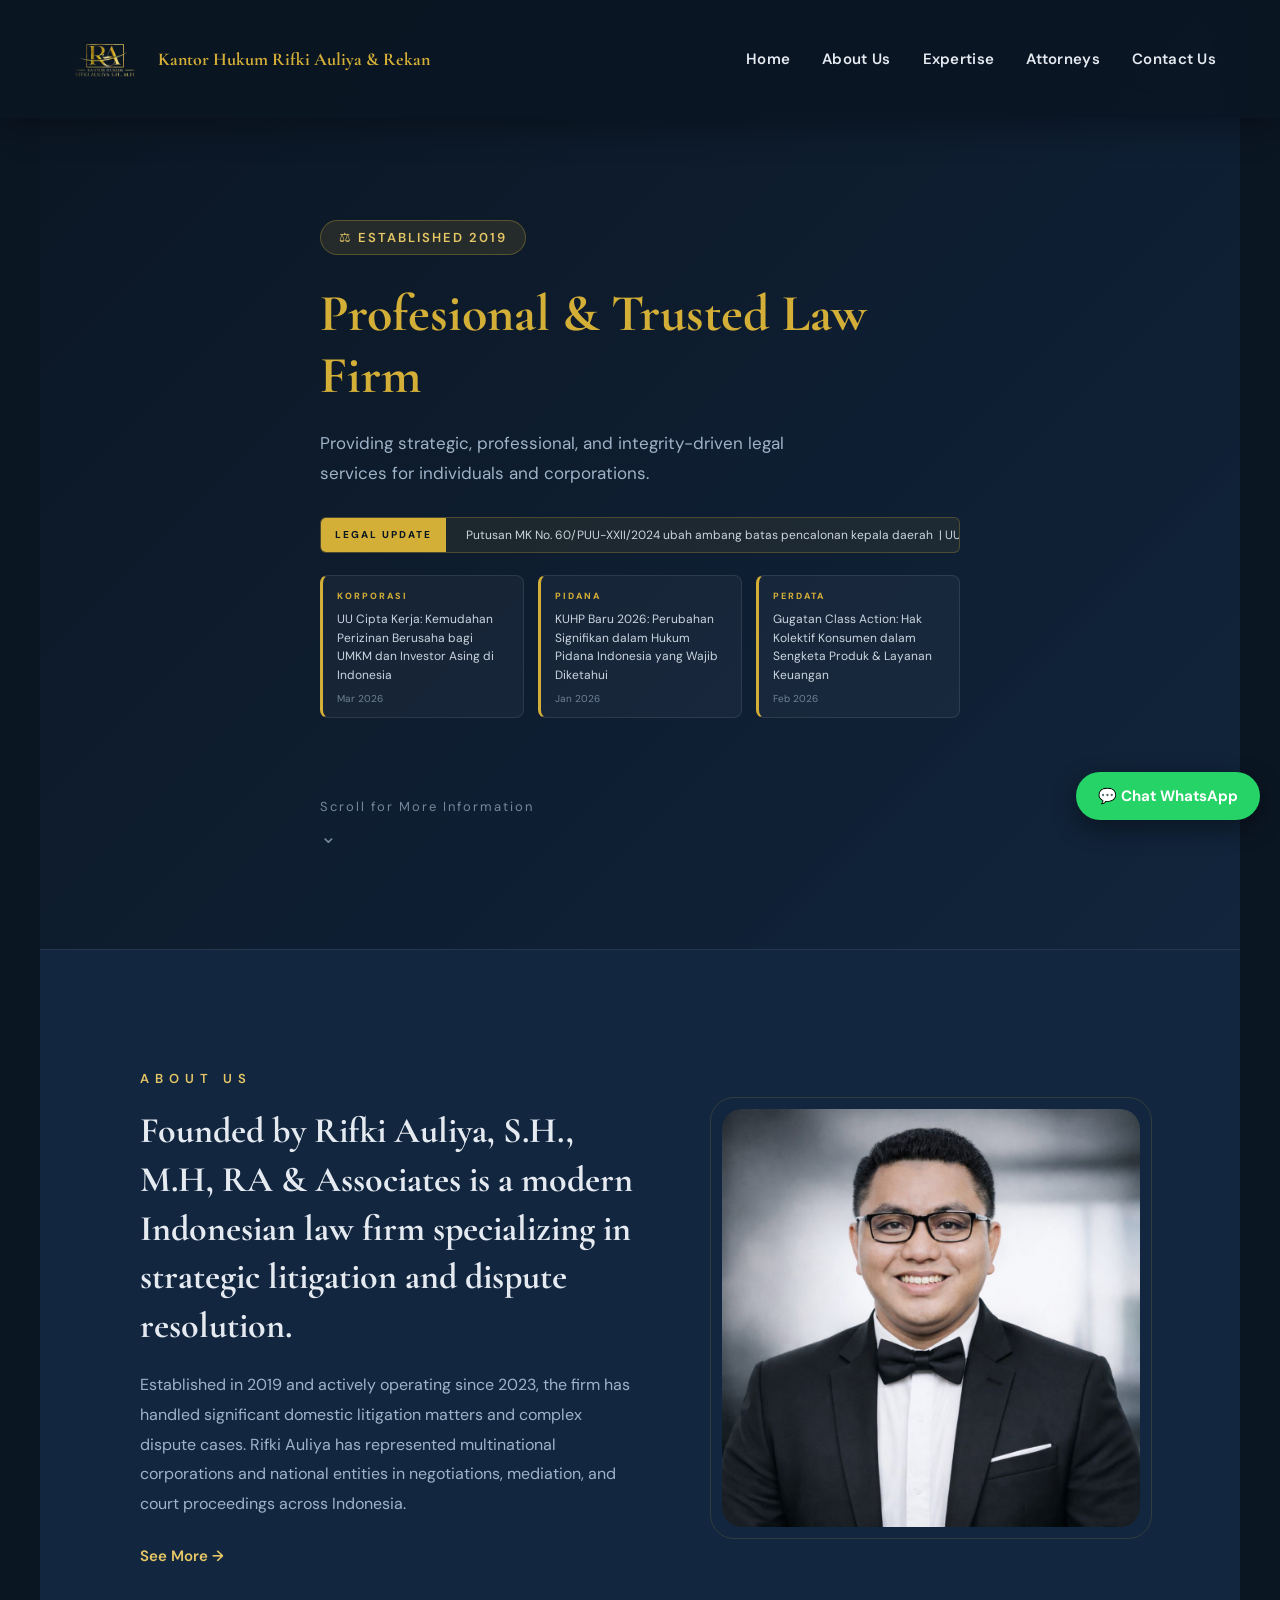
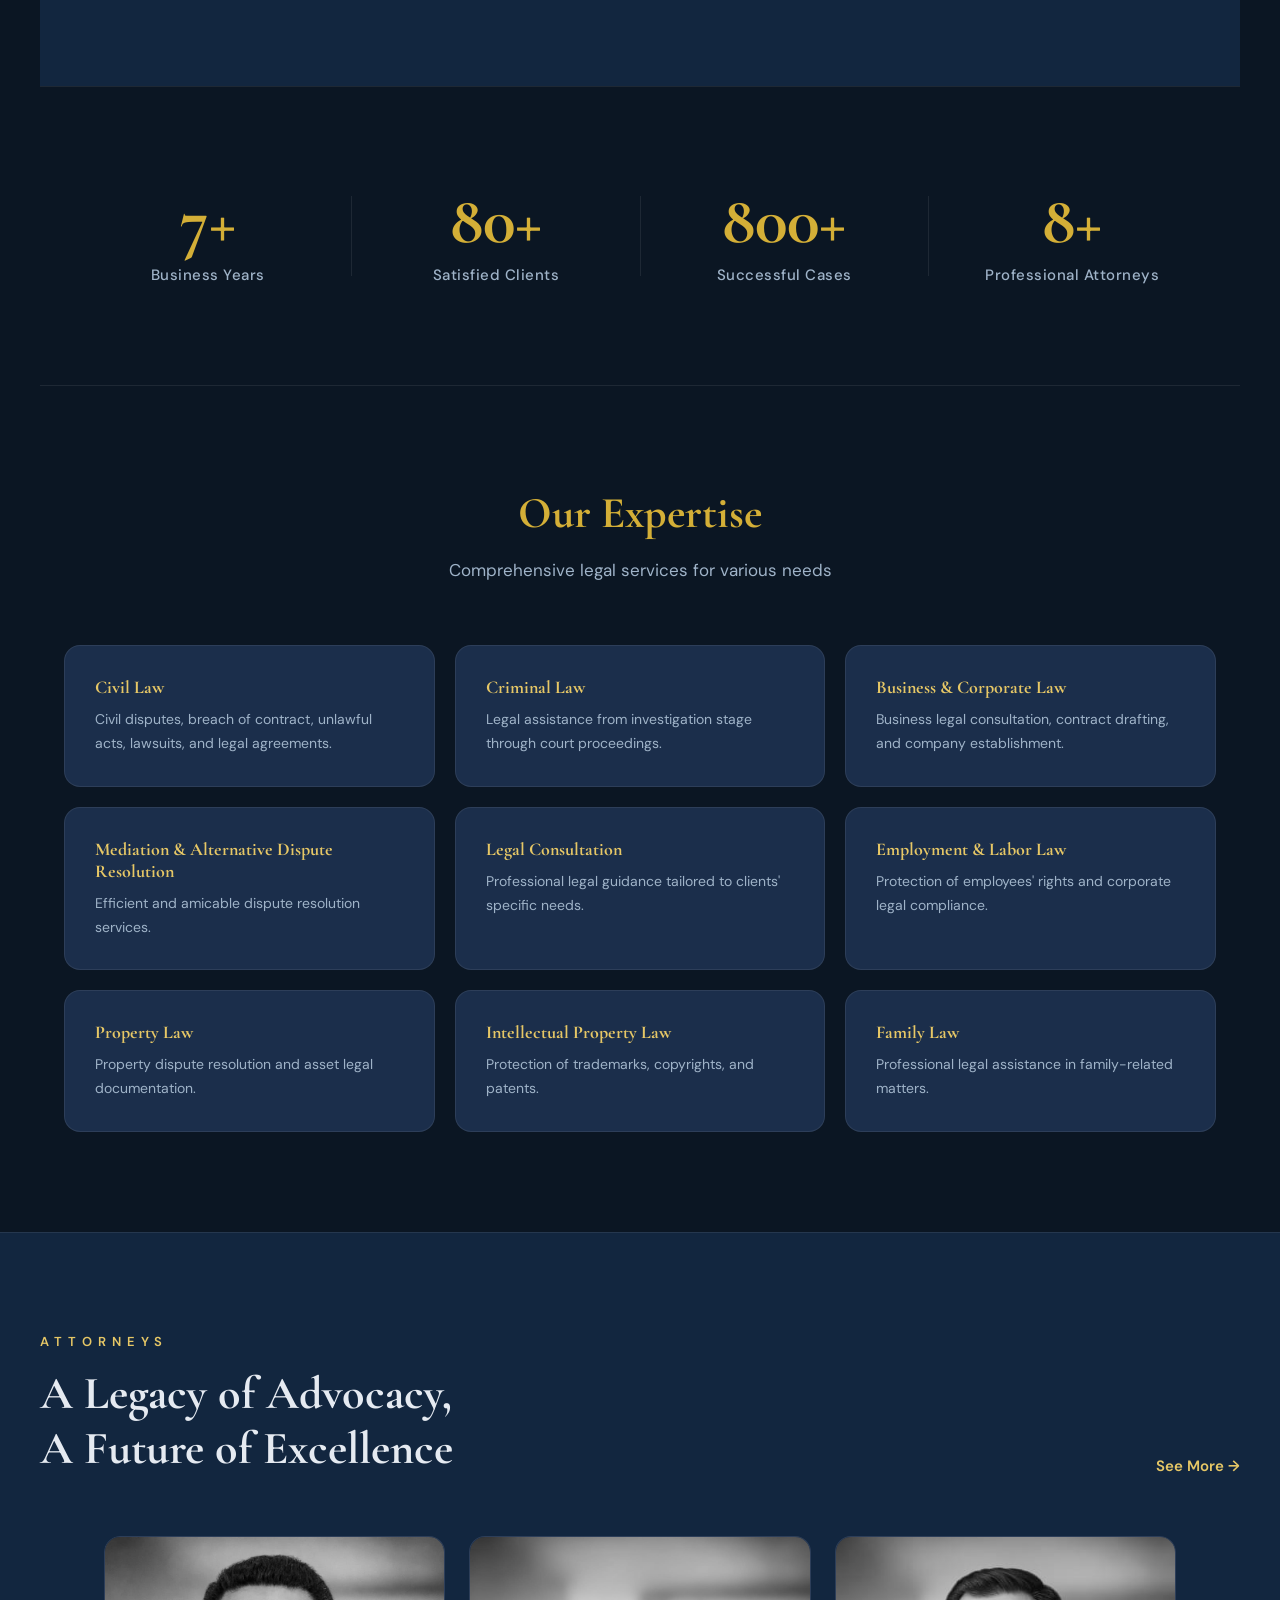
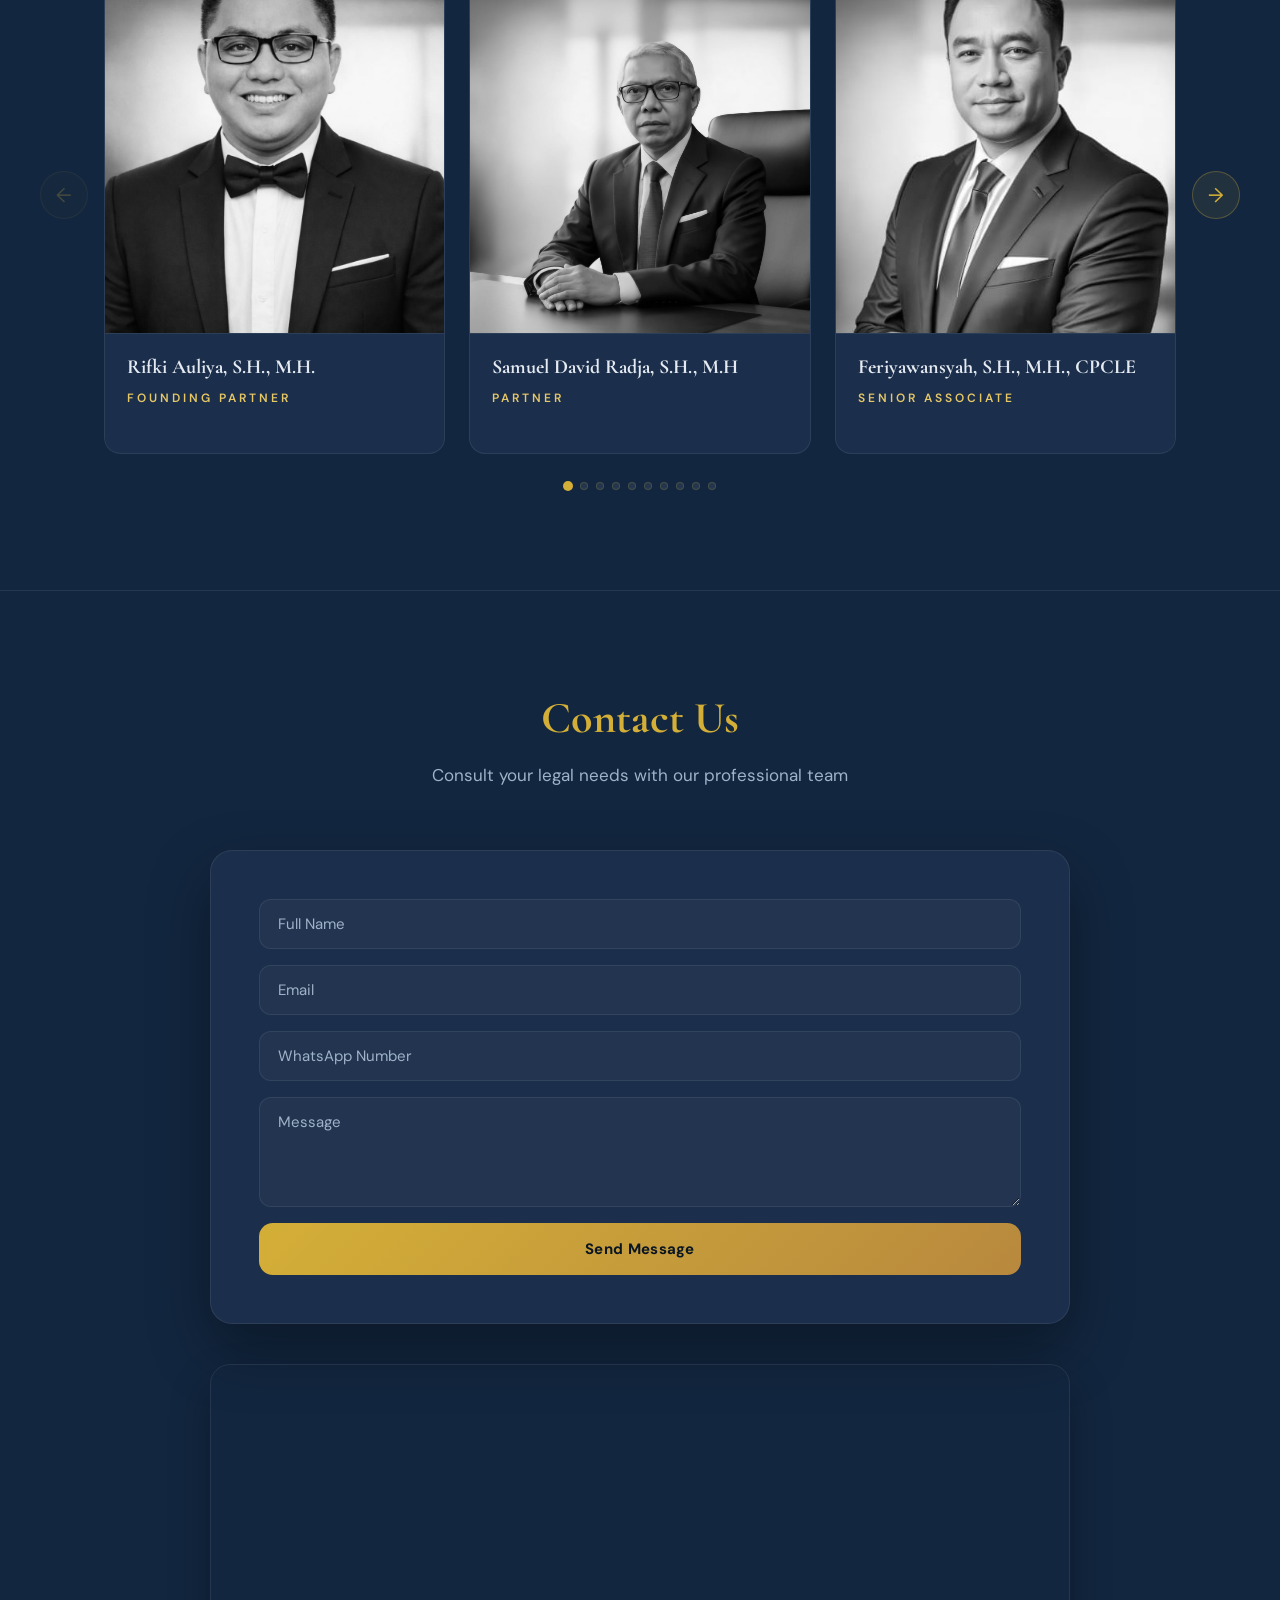
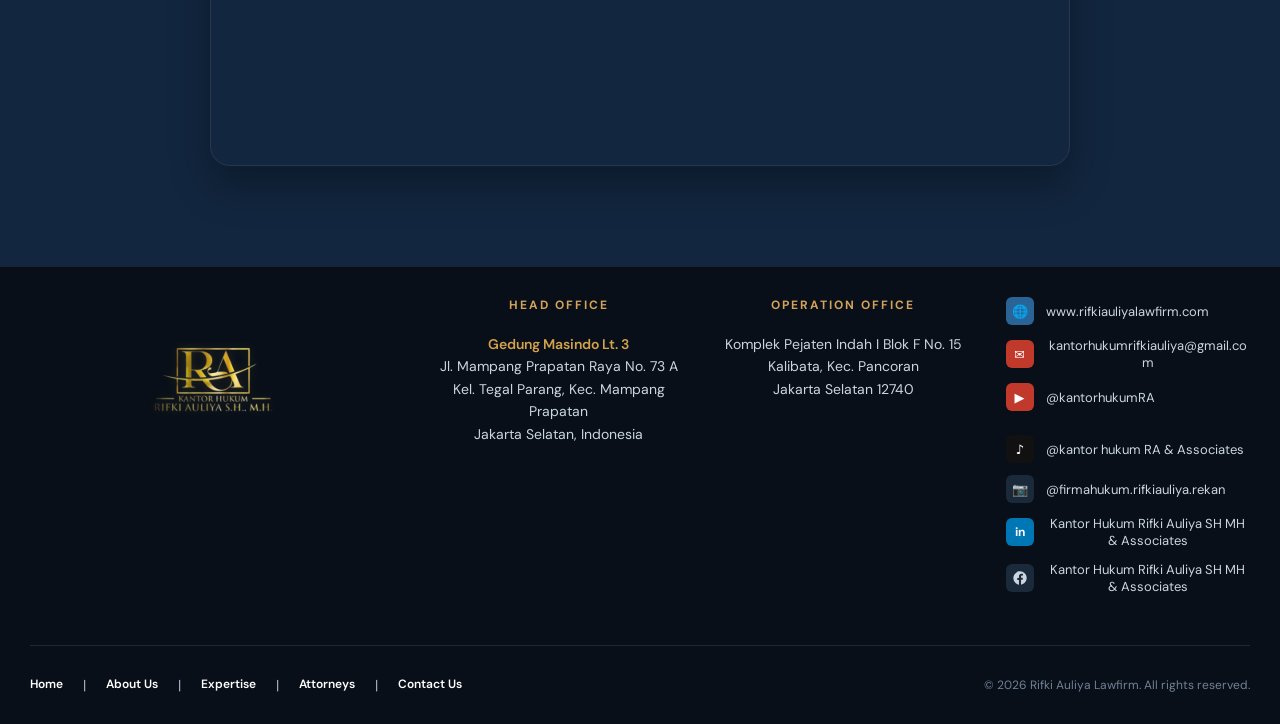
==== index.html @ 56ce6d52 "Update index.html" ====
<!DOCTYPE html>
<html lang="id">
<head>
<meta charset="UTF-8">
<meta name="viewport" content="width=device-width, initial-scale=1.0">
<title>Rifki Auliya Law Firm | Advokat & Konsultan Hukum</title>

<!-- Favicon -->
<!--<link rel="icon" type="image/jpog" href="./assets/img/logoralawfirm.jpeg">-->
<!--<link rel="icon" href="/favicon.png">-->
<link rel="icon" type="image/jpeg" href="https://raw.githubusercontent.com/jenderal45/rifkiauliyalawfirm/main/assets/img/logoralawfirm.jpeg">
<link rel="shortcut icon" href="./assets/img/logoralawfirm.jpeg">
<link rel="apple-touch-icon" href="./assets/img/logoralawfirm.jpeg">

<link rel="preconnect" href="https://fonts.googleapis.com">
<link href="https://fonts.googleapis.com/css2?family=Cormorant+Garamond:wght@400;600;700&family=DM+Sans:wght@400;500;600;700&display=swap" rel="stylesheet">
<!-- <link href="https://fonts.googleapis.com/css2?family=DM+Sans:wght@400;500;700&family=Playfair+Display:wght@700&display=swap" rel="stylesheet"> -->

<!-- CSS EXTERNAL -->
<link rel="stylesheet" href="./assets/css/style.css">

</head> 
<body>

<!-- ================= HEADER ================= -->
<header id="header">
  <div class="navbar">
    <div class="logo">
      <img src="./assets/img/rifkiauliya_logo.png" alt="Logo" width="82" height="82">
      Kantor Hukum Rifki Auliya & Rekan
    </div>

    <nav class="nav-menu">
      <a href="#home">Home</a>
      <a href="#about">About Us</a>
      <a href="#expertise">Expertise</a>
      <a href="#attorney">Attorneys</a>
      <a href="#contact">Contact Us</a>
    </nav>

    <div class="hamburger" id="hamburger">☰</div>
  </div>
</header>

<div class="mobile-sidebar" id="mobileSidebar">
    <div class="sidebar-header">
        <div class="sidebar-logo-wrapper">
            <img src="assets/img/rifkiauliya_logo.png" alt="Rifki Auliya Lawfirm" class="sidebar-logo">
        </div>
        <!-- <button class="close-sidebar" id="closeSidebar" aria-label="Close Menu">
            <span class="close-icon">&times;</span>
        </button> -->
    </div>

    <nav class="mobile-nav-links">
        <a href="#home">Home <span class="nav-arrow">→</span></a>
        <a href="#about">About Us <span class="nav-arrow">→</span></a>
        <a href="#attorneys">Attorneys <span class="nav-arrow">→</span></a>
        <a href="#expertise">Expertise <span class="nav-arrow">→</span></a>
        <a href="#contact">Contact Us <span class="nav-arrow">→</span></a>
    </nav>

    <div class="sidebar-bottom-info">
        <div class="info-group">
            <h5 class="info-label">OFFICE</h5>
            <p class="info-text">
                Jl. Mampang Prapatan Raya No. 73 A Lt. 3<br>
                Jakarta Selatan, Indonesia
            </p>
        </div>
        <div class="info-group">
            <h5 class="info-label">BUSINESS HOURS</h5>
            <p class="info-text">Monday to Friday 9:00 - 18:00</p>
        </div>
    </div>
</div>

<div class="overlay" id="overlay"></div>

<!-- ================= HERO ================= -->
<section class="hero" id="home">
  <div class="hero-content">
    <div class="hero-badge">⚖️ ESTABLISHED 2019</div>
    <h1>Profesional & Trusted Law Firm</h1>
    <p>
      Providing strategic, professional, and integrity-driven legal services for individuals and corporations.
    </p>

        <!-- ===== LEGAL NEWS TICKER ===== -->
    <div class="news-ticker-wrap">
      <span class="ticker-label">LEGAL UPDATE</span>
      <div class="ticker-track-outer">
        <div class="ticker-track" id="newsTicker">
          <span>Putusan MK No. 60/PUU-XXII/2024 ubah ambang batas pencalonan kepala daerah &nbsp;|&nbsp;</span>
          <span>UU KUHP Nasional mulai berlaku penuh per 2 Januari 2026 &nbsp;|&nbsp;</span>
          <span>MA terbitkan SEMA No. 1/2025 tentang penyelesaian perkara pidana ringan &nbsp;|&nbsp;</span>
          <span>OJK perketat regulasi pinjol: bunga harian maksimal 0,1% per hari &nbsp;|&nbsp;</span>
          <span>Putusan MK No. 60/PUU-XXII/2024 ubah ambang batas pencalonan kepala daerah &nbsp;|&nbsp;</span>
          <span>UU KUHP Nasional mulai berlaku penuh per 2 Januari 2026 &nbsp;|&nbsp;</span>
          <span>MA terbitkan SEMA No. 1/2025 tentang penyelesaian perkara pidana ringan &nbsp;|&nbsp;</span>
          <span>OJK perketat regulasi pinjol: bunga harian maksimal 0,1% per hari &nbsp;|&nbsp;</span>
        </div>
      </div>
    </div>
 
    <!-- ===== LEGAL NEWS CARDS ===== -->
    <div class="hero-news-grid">
      <div class="hero-news-card">
        <span class="news-tag">KORPORASI</span>
        <p>UU Cipta Kerja: Kemudahan Perizinan Berusaha bagi UMKM dan Investor Asing di Indonesia</p>
        <span class="news-date">Mar 2026</span>
      </div>
      <div class="hero-news-card">
        <span class="news-tag">PIDANA</span>
        <p>KUHP Baru 2026: Perubahan Signifikan dalam Hukum Pidana Indonesia yang Wajib Diketahui</p>
        <span class="news-date">Jan 2026</span>
      </div>
      <div class="hero-news-card">
        <span class="news-tag">PERDATA</span>
        <p>Gugatan Class Action: Hak Kolektif Konsumen dalam Sengketa Produk & Layanan Keuangan</p>
        <span class="news-date">Feb 2026</span>
      </div>
    </div>
 
    <div class="scroll-indicator">
      <span>Scroll for More Information</span>
      <div class="arrow">⌄</div>
    </div>
  </div>
</section>

<!-- ================= ABOUT PREVIEW ================= -->
<section class="about-preview" id="about">
  <div class="about-container">
    <div class="about-text">
      <span class="about-label">ABOUT US</span>
      <h2>
        Founded by Rifki Auliya, S.H., M.H,
        RA & Associates is a modern Indonesian law firm
        specializing in strategic litigation and dispute resolution.
      </h2>
      <p>
        Established in 2019 and actively operating since 2023,
        the firm has handled significant domestic litigation matters
        and complex dispute cases. Rifki Auliya has represented
        multinational corporations and national entities in negotiations,
        mediation, and court proceedings across Indonesia.
      </p>
      <a href="about.html" class="see-more">See More →</a>
    </div>

    <div class="about-image">
      <img src="assets/img/Founder.jpeg" alt="Founder">
    </div>
  </div>
</section>

<!-- ================= STATS ================= -->
<section class="stats-section">
  <div class="stats-container">
    <div class="stat-box">
      <h2 class="counter" data-target="7">0</h2>
      <p>Business Years</p>
    </div>
    <div class="divider"></div>
    <div class="stat-box">
      <h2 class="counter" data-target="80">0</h2>
      <p>Satisfied Clients</p>
    </div>
    <div class="divider"></div>
    <div class="stat-box">
      <h2 class="counter" data-target="800">0</h2>
      <p>Successful Cases</p>
    </div>
    <div class="divider"></div>
    <div class="stat-box">
      <h2 class="counter" data-target="8">0</h2>
      <p>Professional Attorneys</p>
    </div>
  </div>

 </section>

<!-- ================= SERVICES ================= -->
<section id="expertise">
  <div class="section-title">
    <h2>Our Expertise</h2>
    <p class="subtitle">Comprehensive legal services for various needs</p>
  </div>

  <div class="services">
    <div class="service-card">
      <h3>Civil Law</h3>
      <p>Civil disputes, breach of contract, unlawful acts, lawsuits, and legal agreements.</p>
    </div>
    <div class="service-card">
      <h3>Criminal Law</h3>
      <p>Legal assistance from investigation stage through court proceedings.</p>
    </div>
    <div class="service-card">
      <h3>Business & Corporate Law</h3>
      <p>Business legal consultation, contract drafting, and company establishment.</p>
    </div>
    <div class="service-card">
      <h3>Mediation & Alternative Dispute Resolution</h3>
      <p>Efficient and amicable dispute resolution services.</p>
    </div>
    <div class="service-card">
      <h3>Legal Consultation</h3>
      <p>Professional legal guidance tailored to clients' specific needs.</p>
    </div>
    <div class="service-card">
      <h3>Employment & Labor Law</h3>
      <p>Protection of employees' rights and corporate legal compliance.</p>
    </div>
    <div class="service-card">
      <h3>Property Law</h3>
      <p>Property dispute resolution and asset legal documentation.</p>
    </div>
    <div class="service-card">
      <h3>Intellectual Property Law</h3>
      <p>Protection of trademarks, copyrights, and patents.</p>
    </div>
    <div class="service-card">
      <h3>Family Law</h3>
      <p>Professional legal assistance in family-related matters.</p>
    </div>
  </div>
</section>

<!-- ================= ATTORNEYS ================= -->
<section id="attorney" class="attorney-section">
  <div class="attorney-container">

    <div class="attorney-header">
      <div>
        <span class="attorney-header-label">ATTORNEYS</span>
        <h2 class="attorney-header-title">
          A Legacy of Advocacy,<br>A Future of Excellence
        </h2>
      </div>

      <button onclick="openAttorneyModal()" class="attorney-see-more">
        See More → 
      </button>
    </div>

    <!-- SLIDER WRAPPER -->
    <div class="slider-outer">
      <button class="slider-btn slider-prev" onclick="slideAttorney(-1)" aria-label="Previous">&#8592;</button>

      <div class="slider-viewport">
        <div class="slider-track" id="attorneyTrack">

          <div class="attorney-card">
            <div class="attorney-photo">
              <img src="assets/img/Founder.jpeg" alt="Rifki Auliya"
                onerror="this.parentElement.innerHTML='<div class=&quot;attorney-placeholder&quot;>RA</div>'">
            </div>
            <div class="attorney-info">
              <h4>Rifki Auliya, S.H., M.H.</h4>
              <span>FOUNDING PARTNER</span>
            </div>
          </div>

          <div class="attorney-card">
            <div class="attorney-photo">
              <img src="assets/img/Samuel David Radja, S.H., M.H (Partner).jpeg" alt="Samuel David Radja"
                onerror="this.parentElement.innerHTML='<div class=&quot;attorney-placeholder&quot;>SDR</div>'">
            </div>
            <div class="attorney-info">
              <h4>Samuel David Radja, S.H., M.H</h4>
              <span>PARTNER</span>
            </div>
          </div>

          <div class="attorney-card">
            <div class="attorney-photo">
              <img src="assets/img/Feriyawansyah, S.H., M.H., CPCLE (Senior Associate).jpeg" alt="Feriyawansyah"
                onerror="this.parentElement.innerHTML='<div class=&quot;attorney-placeholder&quot;>FYM</div>'">
            </div>
            <div class="attorney-info">
              <h4>Feriyawansyah, S.H., M.H., CPCLE</h4>
              <span>SENIOR ASSOCIATE</span>
            </div>
          </div>

          <div class="attorney-card">
            <div class="attorney-photo">
              <img src="assets/img/Faisal, S.H (Senior Associate).jpeg" alt="Faisal"
                onerror="this.parentElement.innerHTML='<div class=&quot;attorney-placeholder&quot;>FSL</div>'">
            </div>
            <div class="attorney-info">
              <h4>Faisal, S.H.</h4>
              <span>SENIOR ASSOCIATE</span>
            </div>
          </div>  

          <div class="attorney-card">
            <div class="attorney-photo">
              <img src="assets/img/Aldhy Pranata Wijaya, S.H (Senior Associate).png" alt="Aldhy Pranata Wijaya"
                onerror="this.parentElement.innerHTML='<div class=&quot;attorney-placeholder&quot;>FSL</div>'">
            </div>
            <div class="attorney-info">
              <h4>Aldhy Pranata Wijaya, S.H</h4>
              <span>SENIOR ASSOCIATE</span>
            </div>
          </div>  
          
          <div class="attorney-card">
            <div class="attorney-photo">
              <img src="assets/img/Afrizal Naldi, S.H., M.H (Associate).jpeg" alt="Afrizal Naldi"
                onerror="this.parentElement.innerHTML='<div class=&quot;attorney-placeholder&quot;>ANL</div>'">
                </div>
            <div class="attorney-info">
              <h4>Afrizal Naldi, S.H., M.H.</h4>
              <span>ASSOCIATE</span>
            </div>

          </div>
          <div class="attorney-card">
            <div class="attorney-photo">
              <img src="assets/img/Sahat Parlidungan, S.H ( Associate ).jpeg" alt="Sahat Parlindungan"
                onerror="this.parentElement.innerHTML='<div class=&quot;attorney-placeholder&quot;>SPL</div>'">
                </div>
            <div class="attorney-info">
              <h4>Sahat Parlindungan, S.H</h4>
              <span>ASSOCIATE</span>
            </div>
          </div>
          
          <div class="attorney-card">
            <div class="attorney-photo">
              <img src="assets/img/Devira Nindy, S.H (Associate).jpeg" alt="Devira Nindy"
                onerror="this.parentElement.innerHTML='<div class=&quot;attorney-placeholder&quot;>DN</div>'">
            </div>
            <div class="attorney-info">
              <h4>Devira Nindy, S.H.</h4>
              <span>ASSOCIATE</span>
            </div>
          </div>
          
          <div class="attorney-card">
            <div class="attorney-photo">
              <img src="assets/img/Ipeh Yulifah, S.H (Associate).jpeg" alt="Ipeh Yulifah"
                onerror="this.parentElement.innerHTML='<div class=&quot;attorney-placeholder&quot;>IY</div>'">
                </div>
            <div class="attorney-info">
              <h4>Ipeh Yulifah, S.H.</h4>
              <span>ASSOCIATE</span></div>
            
          </div>
          <div class="attorney-card">
            <div class="attorney-photo">
              <img src="assets/img/Megy Aidlova, S.T (Katim Media).png" alt="Dimas Haryo Pribadi"
                onerror="this.parentElement.innerHTML='<div class=&quot;attorney-placeholder&quot;>MA</div>'">
            </div>
            <div class="attorney-info">
              <h4>Dimas Haryo Pribadi, S.Sos., M.M., CPC.</h4>
              <span>VICE SPONSORSHIP</span>
            </div>
          </div>
        
          <div class="attorney-card">
            <div class="attorney-photo">
              <img src="assets/img/Megy Aidlova, S.T (Katim Media).png" alt="Megy Aidilova"
                onerror="this.parentElement.innerHTML='<div class=&quot;attorney-placeholder&quot;>MA</div>'">
            </div>
            <div class="attorney-info">
              <h4>Megy Aidilova, S.T.</h4>
              <span>KATIM MEDIA</span>
            </div>
          </div>

          <div class="attorney-card">
            <div class="attorney-photo">
              <img src="assets/img/Sahrul Ramadhan (Katim IT).jpeg" alt="Sahrul Ramadhan"
                onerror="this.parentElement.innerHTML='<div class=&quot;attorney-placeholder&quot;>SR</div>'">
            </div>
            <div class="attorney-info">
              <h4>Sahrul Ramadhan</h4>
              <span>KATIM IT</span>
            </div>
          </div>
        </div>
      </div>
      <button class="slider-btn slider-next" onclick="slideAttorney(1)" aria-label="Next">&#8594;</button>
    </div>

    <!-- DOT INDICATORS -->
    <div class="slider-dots" id="sliderDots"></div>

  </div>
</section>

<!-- ================= ATTORNEY MODAL ================= -->
<div class="attorney-modal" id="attorneyModal">
  <div class="attorney-modal-overlay" onclick="closeAttorneyModal()"></div>
  
  <div class="attorney-modal-box">
    <div class="attorney-modal-header">
      <div>
        <span style="letter-spacing:6px; font-size:12px; color:var(--gold-soft); font-weight:600; display:block; margin-bottom:10px;">OUR TEAM</span>
        <h2 style="font-family:'Cormorant Garamond',serif; font-size:36px; color:var(--text); font-weight:700;">All Attorneys & Staff</h2>
      </div>
      <button class="modal-close" onclick="closeAttorneyModal()">✕</button>
    </div>
    <div class="attorney-modal-grid">

      <div class="attorney-card">
        <div class="attorney-photo">
          <img src="assets/img/Founder.jpeg" alt="Rifki Auliya" 
          onerror="this.parentElement.innerHTML='<div class=&quot;attorney-placeholder&quot;>RA</div>'">
        </div>
        <div class="attorney-info"><h4>Rifki Auliya, S.H., M.H.</h4><span>FOUNDING PARTNER</span></div>
      </div>

          <div class="attorney-card">
            <div class="attorney-photo">
              <img src="assets/img/Samuel David Radja, S.H., M.H (Partner).jpeg" alt="Samuel David Radja"
                onerror="this.parentElement.innerHTML='<div class=&quot;attorney-placeholder&quot;>SDR</div>'">
            </div>
            <div class="attorney-info">
              <h4>Samuel David Radja, S.H., M.H</h4>
              <span>PARTNER</span>
            </div>
          </div>
          
          <div class="attorney-card">
            <div class="attorney-photo">
              <img src="assets/img/Feriyawansyah, S.H., M.H., CPCLE (Senior Associate).jpeg" alt="Feriyawansyah"
                onerror="this.parentElement.innerHTML='<div class=&quot;attorney-placeholder&quot;>FYM</div>'">
            </div>
            <div class="attorney-info">
              <h4>Feriyawansyah, S.H., M.H., CPCLE</h4>
              <span>SENIOR ASSOCIATE</span>
            </div>
          </div>

          <div class="attorney-card">
            <div class="attorney-photo">
              <img src="assets/img/Faisal, S.H (Senior Associate).jpeg" alt="Faisal"
                onerror="this.parentElement.innerHTML='<div class=&quot;attorney-placeholder&quot;>FSL</div>'">
            </div>
            <div class="attorney-info">
              <h4>Faisal, S.H.</h4>
              <span>SENIOR ASSOCIATE</span>
            </div>
          </div>  

          <div class="attorney-card">
            <div class="attorney-photo">
              <img src="assets/img/Afrizal Naldi, S.H., M.H (Associate).jpeg" alt="Afrizal Naldi"
                onerror="this.parentElement.innerHTML='<div class=&quot;attorney-placeholder&quot;>ANL</div>'">
                </div>
            <div class="attorney-info">
              <h4>Afrizal Naldi, S.H., M.H.</h4>
              <span>ASSOCIATE</span>
            </div>
          </div>
          
          <div class="attorney-card">
            <div class="attorney-photo">
              <img src="assets/img/Sahat Parlidungan, S.H ( Associate ).jpeg" alt="Sahat Parlindungan"
                onerror="this.parentElement.innerHTML='<div class=&quot;attorney-placeholder&quot;>SPL</div>'">
                </div>
            <div class="attorney-info">
              <h4>Sahat Parlindungan, S.H</h4>
              <span>ASSOCIATE</span>
            </div>
          </div>

          <div class="attorney-card">
            <div class="attorney-photo">
              <img src="assets/img/Devira Nindy, S.H (Associate).jpeg" alt="Devira Nindy"
                onerror="this.parentElement.innerHTML='<div class=&quot;attorney-placeholder&quot;>DN</div>'">
            </div>
            <div class="attorney-info">
              <h4>Devira Nindy, S.H.</h4>
              <span>ASSOCIATE</span>
            </div>
          </div>
          
          <div class="attorney-card">
            <div class="attorney-photo">
              <img src="assets/img/Ipeh Yulifah, S.H (Associate).jpeg" alt="Ipeh Yulifah"
                onerror="this.parentElement.innerHTML='<div class=&quot;attorney-placeholder&quot;>IY</div>'">
                </div>
            <div class="attorney-info">
              <h4>Ipeh Yulifah, S.H.</h4>
              <span>ASSOCIATE</span></div>
          </div>

          <div class="attorney-card">
            <div class="attorney-photo">
              <img src="assets/img/Megy Aidlova, S.T (Katim Media).png" alt="Megy Aidilova"
                onerror="this.parentElement.innerHTML='<div class=&quot;attorney-placeholder&quot;>MA</div>'">
            </div>
            <div class="attorney-info">
              <h4>Megy Aidilova, S.T.</h4>
              <span>KATIM MEDIA</span>
            </div>
          </div>

          <div class="attorney-card">
            <div class="attorney-photo">
              <img src="assets/img/Sahrul Ramadhan (Katim IT).jpeg" alt="Sahrul Ramadhan"
                onerror="this.parentElement.innerHTML='<div class=&quot;attorney-placeholder&quot;>SR</div>'">
            </div>
            <div class="attorney-info">
              <h4>Sahrul Ramadhan</h4>
              <span>KATIM IT</span>
            </div>
          </div>
    </div>
  </div>
</div>

<!-- ================= CONTACT ================= -->
<section id="contact">
  <div class="section-title">
    <h2>Contact Us</h2>
    <p class="subtitle">
      Consult your legal needs with our professional team
    </p>
  </div>

  <div class="contact-box">
    <form>
      <input type="text" placeholder="Full Name" required>
      <input type="email" placeholder="Email" required>
      <input type="tel" placeholder="WhatsApp Number" required>
      <textarea rows="4" placeholder="Message" required></textarea>
      <button type="submit" class="btn">Send Message</button>
    </form>
  </div>

  <!-- GOOGLE MAPS -->
  <div class="map-wrapper">
    <iframe 
      src="https://www.google.com/maps/embed?pb=!1m18!1m12!1m3!1d3966.2616805088406!2d106.82406207499208!3d-6.246160193738892!2m3!1f0!2f0!3f0!3m2!1i1024!2i768!4f13.1!3m3!1m2!1s0x2e69f3001e322447%3A0x5222f07ebb140aee!2sKantor%20Hukum%20Rifki%20Auliya%20%26%20Rekan!5e0!3m2!1sen!2sid!4v1707312000000!5m2!1sen!2sid"
      loading="lazy"
      allowfullscreen=""
      referrerpolicy="no-referrer-when-downgrade">
    </iframe>
  </div>
</section>

<footer>
  <div class="footer-top">
      <div class="footer-brand">
            <img src="./assets/img/rifkiauliya_logo.png" alt="Logo Kantor Hukum Rifki Auliya" class="footer-logo-img">
            <!-- <p style="font-style: italic; color: #718096;">Advokat & Konsultan Hukum</p> -->
        </div>

        <div class="footer-column">
            <h4>Head Office</h4>
            <p>
              <span class="building-name">Gedung Masindo Lt. 3<br></span>
                Jl. Mampang Prapatan Raya No. 73 A<br>
                Kel. Tegal Parang, Kec. Mampang Prapatan<br>
                Jakarta Selatan, Indonesia
            </p>
        </div>

        <div class="footer-column">
            <h4>Operation Office</h4>
            <p>
                Komplek Pejaten Indah I Blok F No. 15<br>
                Kalibata, Kec. Pancoran<br>
                Jakarta Selatan 12740
            </p>
        </div>

        <div class="footer-column">
            <ul class="reach-list">
                <li>
                    <span class="reach-icon reach-icon-web">🌐</span>
                    <a href="https://www.rifkiauliyalawfirm.com" target="_blank" rel="noopener noreferrer">
                      www.rifkiauliyalawfirm.com
                    </a>
                </li>
                <li>
                    <span class="reach-icon reach-icon-email">✉</span>
                    <a href="mailto:kantorhukumrifkiauliya@gmail.com">
                      kantorhukumrifkiauliya@gmail.com
                    </a>
                </li>
                <li>
                    <span class="reach-icon reach-icon-yt">▶</span>
                    <a href="https://www.youtube.com/@kantorhukumRA" target="_blank" rel="noopener noreferrer">
                      @kantorhukumRA
                </li>
                <li>
                    <span class="reach-icon reach-icon-tiktok">♪</span>
                    <a href="https://www.tiktok.com/@kantor.hukum.ra" target="_blank" rel="noopener noreferrer">
                      @kantor hukum RA &amp; Associates
                    </a>
                </li>
                <li>
                    <span class="reach-icon reach-icon-ig">📷</span>
                    <a href="https://www.instagram.com/firmahukum.rifkiauliya.rekan/" target="_blank" rel="noopener noreferrer">
                        @firmahukum.rifkiauliya.rekan
                    </a>
                </li>
                <li>
                    <span class="reach-icon reach-icon-li">in</span>
                    <a href="https://www.linkedin.com/in/kantor-hukum-rifki-auliya-dan-rekan-043698330/" target="_blank" rel="noopener noreferrer">
                      Kantor Hukum Rifki Auliya SH MH &amp; Associates
                    </a>
                </li>
                <li>
                  <span class="reach-icon">
                    <svg xmlns="http://www.w3.org/2000/svg" width="16" height="16" fill="currentColor" viewBox="0 0 24 24">
                    <path d="M22 12.07C22 6.48 17.52 2 12 2S2 6.48 2 12.07c0 5.01 3.66 9.15 8.44 9.93v-7.02H7.9v-2.91h2.54V9.41c0-2.5 1.49-3.89 3.77-3.89 1.09 0 2.23.2 2.23.2v2.46h-1.26c-1.24 0-1.63.77-1.63 1.56v1.88h2.77l-.44 2.91h-2.33V22c4.78-.78 8.45-4.92 8.45-9.93z"/>
                    </svg>
                  </span>
                  <a href="https://www.facebook.com/profile.php?id=61568539971756" target="_blank" rel="noopener noreferrer">
                    Kantor Hukum Rifki Auliya SH MH & Associates
                  </a>
                </li>
            </ul>
        </div>
    </div>

    <div class="footer-bottom">
        <div class="footer-nav">
            <a href="#home">Home</a> |
            <a href="#about">About Us</a> |
            <a href="#expertise">Expertise</a> |
            <a href="#attorney">Attorneys</a> |
            <a href="#contact">Contact Us</a>
        </div>
        <div class="copyright">
            © 2026 Rifki Auliya Lawfirm. All rights reserved.
        </div>
    </div>
</footer>

<!-- ================= WHATSAPP FLOAT BUTTON ================= -->
<a class="wa-float" 
   href="https://wa.me/6281287879621" 
   target="_blank"
   rel="noopener noreferrer"
   aria-label="Chat WhatsApp">
  💬 Chat WhatsApp
</a>
<script src="assets/js/script.js"></script>
</body>
</html>
---- assets/css/style.css ----
/* ================= ROOT ================= */
:root{
  --dark:#0B1623;
  --dark-soft:#12263F;
  --surface:#142C4C;
  --card:#1B2E4B;

  --gold:#D4AF37;
  --gold-soft:#E6C766;

  --text:#E5EAF1;
  --muted:#9FB3C8;

  --border:rgba(255,255,255,.08);
  --border-gold:rgba(212,175,55,.3);
}

*{
  box-sizing:border-box;
  margin:0;
  padding:0;
  font-family:'DM Sans', system-ui, sans-serif;
}

body{
  background:var(--dark);
  color:var(--text);
  overflow-x:hidden;
}

/* ================= HEADER ================= */
header{
  position:fixed;
  top:0;
  left:0;
  width:100%;
  z-index:1000;
  padding:18px 0;
  background:transparent;
  transition:.3s ease;
}

header.scrolled{
  background:rgba(11,22,35,.9);
  backdrop-filter:blur(14px);
  box-shadow:0 10px 30px rgba(0,0,0,.3);
}

.navbar{
  max-width:1200px;
  margin:auto;
  padding:0 24px;
  display:flex;
  justify-content:space-between;
  align-items:center;
}

.logo{
  display:flex;
  align-items:center;
  gap:12px;
  font-weight:700;
  font-size:18px;
  color:var(--gold);
  font-family:'Cormorant Garamond', serif;
}

.nav-menu{
  display:flex;
  gap:32px;
}

.nav-menu a{
  text-decoration:none;
  color:var(--text);
  font-weight:600;
  position:relative;
  font-size:15px;
  letter-spacing:.3px;
}

.nav-menu a::after{
  content:"";
  position:absolute;
  bottom:-6px;
  left:0;
  width:0;
  height:2px;
  background:var(--gold);
  transition:.3s;
}

.nav-menu a:hover::after{
  width:100%;
}

.nav-menu a:hover{
  color:var(--gold-soft);
}

/* HAMBURGER */
.hamburger{
  display:none;
  font-size:26px;
  color:var(--text);
  cursor:pointer;
}

/* ================= HERO ================= */
.hero{
  min-height:100vh;
  background:
    linear-gradient(135deg, rgba(11,22,35,.92), rgba(18,38,63,.88)),
    url("https://images.unsplash.com/photo-1589829545856-d10d557cf95f") center/cover;
  display:flex;
  align-items:center;
}

.hero-content{
  max-width:1200px;
  margin:auto;
  padding:120px 24px 0;
}

.hero-badge{
  display:inline-flex;
  align-items:center;
  gap:8px;
  background:rgba(212,175,55,.12);
  border:1px solid var(--border-gold);
  padding:8px 18px;
  border-radius:50px;
  font-size:13px;
  color:var(--gold-soft);
  letter-spacing:2px;
  font-weight:600;
  margin-bottom:28px;
}

.hero h1{
  font-size:52px;
  color:var(--gold);
  max-width:640px;
  line-height:1.2;
  font-family:'Cormorant Garamond', serif;
  font-weight:700;
}

.hero p{
  margin-top:20px;
  max-width:520px;
  line-height:1.8;
  color:var(--muted);
  font-size:17px;
}

.scroll-indicator{
  margin-top:80px;
  text-align:left;
  color:var(--muted);
  font-size:13px;
  letter-spacing:2px;
  opacity:.7;
}

.scroll-indicator .arrow{
  margin-top:8px;
  font-size:20px;
  animation: bounce 1.8s infinite;
}

@keyframes bounce{
  0%,100%{ transform:translateY(0); }
  50%{ transform:translateY(8px); }
}

/* === NEWS TICKER === */
.news-ticker-wrap {
  display: flex;
  align-items: center;
  gap: 0;
  background: rgba(212, 175, 55, 0.08);
  border: 1px solid rgba(212, 175, 55, 0.25);
  border-radius: 6px;
  overflow: hidden;
  margin: 28px 0 22px;
  height: 36px;
  max-width: 640px;
}
.ticker-label {
  background: var(--gold, #D4AF37);
  color: #0B1623;
  font-size: 10px;
  font-weight: 800;
  letter-spacing: 2px;
  padding: 0 14px;
  height: 100%;
  display: flex;
  align-items: center;
  white-space: nowrap;
  flex-shrink: 0;
}
.ticker-track-outer {
  overflow: hidden;
  flex: 1;
  height: 100%;
  position: relative;
}
.ticker-track {
  display: flex;
  align-items: center;
  height: 100%;
  white-space: nowrap;
  animation: ticker-scroll 30s linear infinite;
  font-size: 12px;
  color: #cbd5e0;
  padding-left: 20px;
}
@keyframes ticker-scroll {
  0%   { transform: translateX(0); }
  100% { transform: translateX(-50%); }
}
.ticker-track-outer:hover .ticker-track {
  animation-play-state: paused;
}
 
/* === HERO NEWS CARDS === */
.hero-news-grid {
  display: flex;
  gap: 14px;
  max-width: 640px;
  margin-bottom: 32px;
  flex-wrap: wrap;
}
.hero-news-card {
  flex: 1;
  min-width: 160px;
  background: rgba(255,255,255,0.04);
  border: 1px solid rgba(255,255,255,0.09);
  border-left: 3px solid var(--gold, #D4AF37);
  border-radius: 8px;
  padding: 14px 14px 12px;
  cursor: pointer;
  transition: background 0.3s, transform 0.2s;
  display: flex;
  flex-direction: column;
  gap: 8px;
}
.hero-news-card:hover {
  background: rgba(212,175,55,0.08);
  transform: translateY(-2px);
}
.news-tag {
  font-size: 9px;
  font-weight: 800;
  letter-spacing: 2px;
  color: var(--gold, #D4AF37);
}
.hero-news-card p {
  font-size: 12px;
  line-height: 1.55;
  color: #cbd5e0;
  margin: 0;
}
.news-date {
  font-size: 10px;
  color: #718096;
  margin-top: auto;
}
 
@media (max-width: 768px) {
  /* Hero layout */
  .hero {
    align-items: flex-start;
    min-height: 100svh;
  }
  .hero-content {
    padding: 100px 18px 40px;
    width: 100%;
    box-sizing: border-box;
  }

  /* Badge */
  .hero-badge {
    font-size: 11px;
    padding: 6px 14px;
    margin-bottom: 20px;
  }

  /* Heading & paragraph */
  .hero h1 {
    font-size: 30px;
    max-width: 100%;
    line-height: 1.25;
  }
  .hero p {
    font-size: 14px;
    max-width: 100%;
    margin-top: 14px;
    line-height: 1.7;
  }

  /* News ticker */
  .news-ticker-wrap {
    max-width: 100%;
    width: 100%;
    margin: 20px 0 16px;
    height: 32px;
  }
  .ticker-label {
    font-size: 9px;
    padding: 0 10px;
    letter-spacing: 1px;
  }
  .ticker-track {
    font-size: 11px;
  }

  /* News cards: stack vertically, full width */
  .hero-news-grid {
    flex-direction: column;
    max-width: 100%;
    width: 100%;
    gap: 10px;
    margin-bottom: 24px;
  }
  .hero-news-card {
    min-width: unset;
    width: 100%;
    padding: 12px 12px 10px;
    gap: 6px;
  }
  .hero-news-card p {
    font-size: 12px;
    line-height: 1.5;
  }
  .news-tag {
    font-size: 9px;
  }
  .news-date {
    font-size: 10px;
  }

  /* Scroll indicator */
  .scroll-indicator {
    margin-top: 28px;
    font-size: 11px;
  }
}

/* ================= ABOUT PREVIEW ================= */
.about-preview{
  background:var(--dark-soft);
  padding:120px 24px;
  border-top:1px solid var(--border);
}

.about-container{
  max-width:1000px;
  margin:auto;
  display:grid;
  grid-template-columns:1.2fr 1fr;
  align-items:center;
  gap:80px;
}

.about-label{
  letter-spacing:6px;
  font-size:13px;
  color:var(--gold-soft);
  font-weight:600;
  display:block;
  margin-bottom:20px;
}

.about-text h2{
  font-size:36px;
  margin-bottom:20px;
  line-height:1.35;
  color:var(--text);
  font-family:'Cormorant Garamond', serif;
  font-weight:700;
}

.about-text p{
  font-size:16px;
  line-height:1.85;
  color:var(--muted);
  max-width:580px;
}

.see-more{
  display:inline-flex;
  align-items:center;
  gap:6px;
  margin-top:28px;
  text-decoration:none;
  font-weight:600;
  color:var(--gold-soft);
  transition:.3s;
  font-size:15px;
}

.see-more:hover{
  color:var(--gold);
  gap:10px;
}

.about-image{
  position:relative;
}

.about-image::before{
  content:'';
  position:absolute;
  inset:-12px;
  border:1px solid var(--border-gold);
  border-radius:24px;
  opacity:.5;
}

.about-image img{
  width:100%;
  max-width:420px;
  border-radius:20px;
  display:block;
  margin-left:auto;
  position:relative;
}

/* ================= STATS ================= */
.stats-section {
  background:var(--dark);
  padding:100px 24px;
  border-top:1px solid var(--border);
  border-bottom:1px solid var(--border);
}

.stats-container {
  max-width:1200px;
  margin:auto;
  display:flex;
  justify-content:space-between;
  align-items:center;
  text-align:center;
}

.stat-box { flex:1; }

.stat-box h2 {
  font-size:68px;
  color:var(--gold);
  margin-bottom:10px;
  font-weight:700;
  font-family:'Cormorant Garamond', serif;
  line-height:1;
}

.stat-box p {
  font-size:15px;
  color:var(--muted);
  font-weight:500;
  letter-spacing:.5px;
}

.divider {
  width:1px;
  height:80px;
  background:var(--border);
}

/* ================= SECTION ================= */
section{
  padding:100px 24px;
  max-width:1200px;
  margin:auto;
}

.section-title{
  text-align:center;
  margin-bottom:60px;
}

.section-title h2{
  font-size:44px;
  color:var(--gold);
  margin-bottom:16px;
  font-weight:700;
  font-family:'Cormorant Garamond', serif;
}

.section-title .subtitle{
  font-size:17px;
  color:var(--muted);
  max-width:560px;
  margin:0 auto;
  line-height:1.7;
}

/* ================= SERVICES ================= */
.services{
  display:grid;
  grid-template-columns:repeat(3,1fr);
  gap:20px;
}

@media (max-width:1024px){
  .services{ grid-template-columns:repeat(2,1fr); }
}

@media (max-width:640px){
  .services{ grid-template-columns:1fr; }
}

.service-card{
  background:var(--card);
  border:1px solid var(--border);
  padding:30px;
  border-radius:16px;
  transition:.35s ease;
  position:relative;
  overflow:hidden;
}

.service-card::before{
  content:'';
  position:absolute;
  top:0;
  left:0;
  width:3px;
  height:0;
  background:linear-gradient(180deg, var(--gold), var(--gold-soft));
  transition:.35s ease;
}

.service-card:hover{
  transform:translateY(-6px);
  border-color:var(--border-gold);
  box-shadow:0 20px 40px rgba(0,0,0,.4);
}

.service-card:hover::before{
  height:100%;
}

.service-card h3{
  color:var(--gold-soft);
  margin-bottom:10px;
  font-size:18px;
  font-family:'Cormorant Garamond', serif;
  font-weight:700;
}

.service-card p{
  color:var(--muted);
  font-size:14px;
  line-height:1.7;
}

/* ================= CONTACT ================= */
#contact{
  background:var(--dark-soft);
  border-top:1px solid var(--border);
  max-width:100%;
  padding:100px 24px;
}

#contact > .section-title{ max-width:1200px; margin:0 auto 60px; }

.contact-box{
  max-width:860px;
  margin:auto;
  background:var(--card);
  padding:48px;
  border-radius:22px;
  border:1px solid var(--border);
  box-shadow:0 25px 60px rgba(0,0,0,.35);
}

.contact-box form{
  display:grid;
  gap:16px;
}

.contact-box input,
.contact-box textarea{
  width:100%;
  padding:14px 18px;
  border-radius:12px;
  border:1px solid var(--border);
  background:rgba(255,255,255,.03);
  color:var(--text);
  font-size:15px;
  font-family:'DM Sans', sans-serif;
  transition:.3s;
}

.contact-box input::placeholder,
.contact-box textarea::placeholder{
  color:var(--muted);
}

.contact-box input:focus,
.contact-box textarea:focus{
  outline:none;
  border-color:var(--gold);
  background:rgba(212,175,55,.04);
}

.btn{
  padding:16px;
  border-radius:14px;
  border:none;
  background:linear-gradient(135deg,var(--gold),#b8893e);
  color:#0B1623;
  font-weight:700;
  font-size:15px;
  cursor:pointer;
  transition:.3s ease;
  letter-spacing:.3px;
  font-family:'DM Sans', sans-serif;
}

.btn:hover{
  transform:translateY(-2px);
  box-shadow:0 12px 30px rgba(212,175,55,.3);
}

/* ================= GOOGLE MAPS ================= */
.map-wrapper{
  margin-top:40px;
  border-radius:20px;
  overflow:hidden;
  border:1px solid var(--border);
  box-shadow:0 20px 40px rgba(0,0,0,.3);
  max-width:860px;
  margin-left:auto;
  margin-right:auto;
}

.map-wrapper iframe{
  width:100%;
  height:400px;
  border:0;
  display:block;
}

/* ================= MOBILE SIDEBAR ================= */
/* .mobile-sidebar{
  position:fixed;
  top:0;
  left:-100%;
  width:270px;
  height:100vh;
  background:var(--dark-soft);
  border-right:1px solid var(--border);
  padding:100px 28px;
  transition:.3s;
  z-index:1001;
}

.mobile-sidebar.active{
  left:0;
}

.mobile-sidebar a{
  display:block;
  margin-bottom:24px;
  color:var(--text);
  text-decoration:none;
  font-weight:600;
  font-size:16px;
  transition:.2s;
}

.mobile-sidebar a:hover{
  color:var(--gold);
} */

/* Sidebar Container */
.mobile-sidebar {
    position: fixed;
    top: 0;
    right: -100%; /* Sembunyi total di kanan */
    width: 85%;
    max-width: 380px;
    height: 100vh;
    background: #ffffff;
    z-index: 2000;
    visibility: hidden;
    /* Efek transisi smooth dan perlahan */
    transition: right 0.5s cubic-bezier(0.77, 0.2, 0.05, 1.0), 
                visibility 0.5s ease;
    display: flex;
    flex-direction: column;
    padding: 30px;
    box-shadow: -10px 0 30px rgba(0,0,0,0.1);
}

.mobile-sidebar.active {
    right: 0;
    visibility: visible;
}

/* Header & Tombol Close */
.sidebar-header {
    display: flex;
    justify-content: space-between;
    align-items: center;
    margin-bottom: 0px;
}

.sidebar-logo {
    height: 150px;
    width: auto;
}

.close-sidebar {
    background: none;
    border: none;
    font-size: 32px;
    line-height: 1;
    color: #051622;
    cursor: pointer;
    padding: 10px;
    transition: transform 0.3s ease;
}

.close-sidebar:hover {
    transform: rotate(90deg);
    color: #D4A259;
}

/* Navigasi Links */
.mobile-nav-links {
    flex-grow: 1;
}

.mobile-nav-links a {
    display: flex;
    justify-content: space-between;
    align-items: center;
    padding: 20px 0;
    font-size: 22px;
    font-weight: 500;
    color: #051622;
    text-decoration: none;
    border-bottom: 1px solid #f0f0f0;
    transition: color 0.3s ease;
}

.nav-arrow {
    font-size: 18px;
    color: #D4A259;
    opacity: 0.4;
    transition: transform 0.3s ease;
}

.mobile-nav-links a:hover {
    color: #D4A259;
}

.mobile-nav-links a:hover .nav-arrow {
    transform: translateX(5px);
    opacity: 1;
}

/* Informasi Bawah (Alamat & Jam) */
.sidebar-bottom-info {
    padding-top: 30px;
}

.info-label {
    font-size: 10px;
    letter-spacing: 2px;
    color: #D4A259;
    margin-bottom: 8px;
    text-transform: uppercase;
}

.info-text {
    font-size: 13px;
    color: #666;
    line-height: 1.6;
    margin-bottom: 20px;
}

/* Overlay Filter */
.overlay {
    position: fixed;
    inset: 0;
    background: rgba(0, 0, 0, 0.4);
    backdrop-filter: blur(2px);
    opacity: 0;
    pointer-events: none;
    transition: opacity 0.4s ease;
    z-index: 1500;
}

.overlay.active {
    opacity: 1;
    pointer-events: auto;
}

/* Sembunyikan hamburger di desktop */
.hamburger {
    display: none;
    cursor: pointer;
    font-size: 28px;
    color: #D4A259;
}

/* Munculkan hamburger di mobile */
@media (max-width: 992px) {
    .nav-menu { display: none; } /* Sembunyikan menu desktop */
    .hamburger { display: block; } /* Munculkan tombol ☰ */
}

/* OVERLAY */
.overlay{
  position:fixed;
  inset:0;
  background:rgba(0,0,0,.6);
  opacity:0;
  pointer-events:none;
  transition:.3s;
  z-index:1000;
}

.overlay.active{
  opacity:1;
  pointer-events:auto;
}

/* ================= WHATSAPP FLOAT ================= */
.wa-float{
  position:fixed;
  bottom:80px;
  right:20px;
  background:#25D366;
  color:#fff;
  padding:14px 22px;
  border-radius:50px;
  font-weight:700;
  cursor:pointer;
  box-shadow:0 8px 25px rgba(0,0,0,.4);
  z-index:999;
  text-decoration:none;
  display:flex;
  align-items:center;
  gap:8px;
  transition:.3s;
  font-size:15px;
}

.wa-float:hover{
  transform:translateY(-3px);
  box-shadow:0 12px 30px rgba(0,0,0,.5);
}

/* ================= RESPONSIVE ================= */
@media(max-width:900px){
  .nav-menu{ display:none; }
  .hamburger{ display:block; }
  .about-container{ grid-template-columns:1fr; text-align:center; gap:50px; }
  .about-text p{ max-width:100%; }
  .about-image::before{ display:none; }
  .about-image img{ margin:0 auto; }
  .stats-container{ flex-direction:column; gap:40px; padding:0 24px; }
  .divider{ display:none; }
  .contact-box{ padding:30px 20px; }
  .section-title h2{ font-size:34px; }
  .hero h1{ font-size:38px; }
}

@media(max-width:600px){
  .hero h1{ font-size:32px; }
  .section-title h2{ font-size:28px; }
  .wa-float{ bottom:20px; right:15px; padding:12px 18px; font-size:14px; }
}

/* ===== SLIDER ===== */
.slider-outer{
  position:relative;
  display:flex;
  align-items:center;
  gap:16px;
}
.slider-viewport{
  overflow:hidden;
  flex:1;
  border-radius:16px;
}
.slider-track{
  display:flex;
  gap:24px;
  transition:transform .45s cubic-bezier(.4,0,.2,1);
}
.slider-track .attorney-card{
  flex:0 0 calc((100% - 48px) / 3);
  min-width:0;
}
@media(max-width:900px){
  .slider-track .attorney-card{ flex:0 0 calc((100% - 24px) / 2); }
}
@media(max-width:560px){
  .slider-track .attorney-card{ flex:0 0 100%; }
}
.slider-btn{
  flex-shrink:0;
  width:48px;
  height:48px;
  border-radius:50%;
  border:1px solid var(--border-gold);
  background:rgba(212,175,55,.08);
  color:var(--gold);
  font-size:20px;
  cursor:pointer;
  transition:.3s;
  display:flex;
  align-items:center;
  justify-content:center;
}
.slider-btn:hover{
  background:rgba(212,175,55,.2);
  box-shadow:0 0 20px rgba(212,175,55,.2);
}
.slider-btn:disabled{
  opacity:.25;
  cursor:not-allowed;
}
.slider-dots{
  display:flex;
  justify-content:center;
  gap:8px;
  margin-top:28px;
}
.slider-dot{
  width:8px;
  height:8px;
  border-radius:50%;
  background:var(--border);
  border:1px solid rgba(212,175,55,.2);
  cursor:pointer;
  transition:.3s;
}
.slider-dot.active{
  background:var(--gold);
  transform:scale(1.25);
}

/* ===== ATTORNEY SECTION CLEAN ===== */
.attorney-section{
  max-width:100%;
  background:var(--dark-soft);
  border-top:1px solid var(--border);
  padding:100px 24px;
}

.attorney-container{
  max-width:1200px;
  margin:auto;
}

.attorney-header{
  display:flex;
  justify-content:space-between;
  align-items:flex-end;
  margin-bottom:60px;
  flex-wrap:wrap;
  gap:20px;
}

.attorney-header-label{
  letter-spacing:6px;
  font-size:13px;
  color:var(--gold-soft);
  font-weight:600;
  display:block;
  margin-bottom:16px;
}

.attorney-header-title{
  font-size:46px;
  color:var(--text);
  font-family:'Cormorant Garamond', serif;
  font-weight:700;
  line-height:1.2;
  max-width:520px;
}

.attorney-see-more{
  display:inline-flex;
  align-items:center;
  gap:8px;
  background:none;
  border:none;
  cursor:pointer;
  color:var(--gold-soft);
  font-weight:600;
  font-size:15px;
  transition:.3s;
  white-space:nowrap;
  font-family:'DM Sans',sans-serif;
}

.attorney-see-more:hover{
  color:var(--gold);
  gap:14px;
}

/* ===== MODAL HEADER CLEAN ===== */
.modal-header-label{
  letter-spacing:6px;
  font-size:12px;
  color:var(--gold-soft);
  font-weight:600;
  display:block;
  margin-bottom:10px;
}

.modal-header-title{
  font-family:'Cormorant Garamond',serif;
  font-size:36px;
  color:var(--text);
  font-weight:700;
}

/* ===== ATTORNEY CARDS ===== */
.attorney-card{
  background:var(--card);
  border:1px solid var(--border);
  border-radius:16px;
  overflow:hidden;
  transition:.35s ease;
  cursor:default;
}
.attorney-card:hover{
  transform:translateY(-6px);
  border-color:var(--border-gold);
  box-shadow:0 20px 50px rgba(0,0,0,.45);
}
.attorney-photo{
  width:100%;
  aspect-ratio:3/3.5;
  overflow:hidden;
  background:var(--surface);
  position:relative;
}
.attorney-photo img{
  width:100%;
  height:100%;
  object-fit:cover;
  object-position:top;
  filter:grayscale(100%);
  transition:.4s ease;
}
.attorney-card:hover .attorney-photo img{
  filter:grayscale(0%);
  transform:scale(1.04);
}
.attorney-placeholder{
  width:100%;
  height:100%;
  display:flex;
  align-items:center;
  justify-content:center;
  font-family:'Cormorant Garamond', serif;
  font-size:52px;
  font-weight:700;
  color:rgba(212,175,55,.4);
  background:linear-gradient(135deg, var(--surface), var(--dark-soft));
  letter-spacing:4px;
}
.placeholder-wrap{
  display:flex;
  align-items:stretch;
}
.attorney-info{
  padding:20px 22px;
  border-top:1px solid var(--border);
}
.attorney-info h4{
  font-family:'Cormorant Garamond', serif;
  font-size:20px;
  font-weight:700;
  color:var(--text);
  margin-bottom:6px;
  line-height:1.3;
}
.attorney-info span{
  font-size:12px;
  letter-spacing:3px;
  color:var(--gold-soft);
  font-weight:600;
}

/* ===== MODAL ===== */
.attorney-modal{
  position:fixed;
  inset:0;
  z-index:2000;
  display:flex;
  align-items:center;
  justify-content:center;
  padding:24px;
  opacity:0;
  pointer-events:none;
  transition:opacity .3s;
}
.attorney-modal.open{
  opacity:1;
  pointer-events:auto;
}
.attorney-modal-overlay{
  position:absolute;
  inset:0;
  background:rgba(0,0,0,.75);
  backdrop-filter:blur(6px);
}
.attorney-modal-box{
  position:relative;
  background:var(--dark-soft);
  border:1px solid var(--border-gold);
  border-radius:24px;
  width:100%;
  max-width:1000px;
  max-height:90vh;
  overflow-y:auto;
  padding:48px;
  box-shadow:0 40px 80px rgba(0,0,0,.6);
  transform:translateY(30px);
  transition:transform .35s cubic-bezier(.4,0,.2,1);
}
.attorney-modal.open .attorney-modal-box{
  transform:translateY(0);
}
.attorney-modal-header{
  display:flex;
  justify-content:space-between;
  align-items:flex-start;
  margin-bottom:40px;
}
.modal-close{
  background:rgba(255,255,255,.06);
  border:1px solid var(--border);
  color:var(--muted);
  width:40px;
  height:40px;
  border-radius:50%;
  cursor:pointer;
  font-size:16px;
  transition:.3s;
  display:flex;
  align-items:center;
  justify-content:center;
  flex-shrink:0;
}
.modal-close:hover{
  background:rgba(212,175,55,.1);
  border-color:var(--border-gold);
  color:var(--gold);
}
.attorney-modal-grid{
  display:grid;
  grid-template-columns:repeat(3,1fr);
  gap:24px;
}
@media(max-width:700px){
  .attorney-modal-grid{ grid-template-columns:repeat(2,1fr); }
  .attorney-modal-box{ padding:28px 20px; }
}
@media(max-width:440px){
  .attorney-modal-grid{ grid-template-columns:1fr; }
}
.attorney-modal-box::-webkit-scrollbar{ width:6px; }
.attorney-modal-box::-webkit-scrollbar-track{ background:transparent; }
.attorney-modal-box::-webkit-scrollbar-thumb{ background:var(--border-gold); border-radius:3px; }


/* FOOTER STYLE REFINEMENT */
footer {
    background: #051622; /* Navy lebih pekat agar elegan */
    color: #ffffff;
    padding: 60px 8% 20px;
    font-size: 14px;
}

.footer-top {
    display: grid;
    grid-template-columns: 1.5fr 1fr 1fr 1fr;
    gap: 40px;
    margin-bottom: 50px;
}

.footer-brand h2 {
    font-family: 'Playfair Display', serif;
    font-size: 28px;
    color: #D4A259;
    margin-bottom: 10px;
    line-height: 1.2;
}

.footer-column h4 {
    color: #D4A259;
    text-transform: uppercase;
    font-size: 12px;
    letter-spacing: 2px;
    margin-bottom: 20px;
}

.footer-column p {
    color: #cbd5e0;
    line-height: 1.6;
    margin-bottom: 15px;
}

.social-links {
    display: flex;
    gap: 15px;
    margin-top: 15px;
}

.social-links a {
    color: #fff;
    font-size: 18px;
    transition: 0.3s;
}

.social-links a:hover { color: #D4A259; }

/* Garis Tipis & Navigasi Bawah */
.footer-bottom {
    border-top: 1px solid rgba(255,255,255,0.1);
    padding-top: 30px;
    display: flex;
    justify-content: space-between;
    align-items: center;
}

.footer-nav {
    display: flex;
    gap: 20px;
}

.footer-nav a {
    color: #fff;
    text-decoration: none;
    font-weight: 600;
    font-size: 12px;
}

.footer-nav a {
    transition: 0.3s;
}

.footer-nav a:hover {
    color: #D4A259;
}

.copyright {
    color: #718096;
    font-size: 12px;
}

@media (max-width: 992px) {
    .footer-top { grid-template-columns: 1fr 1fr; }
}

@media (max-width: 600px) {
    .footer-top { grid-template-columns: 1fr; }
    .footer-bottom { flex-direction: column; gap: 20px; text-align: center; }
}

.footer-logo-img {
    max-width: 160px;
    width: 100%;
    height: auto;
    display: block;
    object-fit: contain;
    filter: drop-shadow(0px 0px 5px rgba(212, 162, 89, 0.2));
}

/* Reach Us At list */
.reach-list {
    list-style: none;
    padding: 0;
    margin: 0;
    display: flex;
    flex-direction: column;
    gap: 12px;
}
.reach-list li {
    display: flex;
    align-items: center;
    gap: 12px;
    color: #cbd5e0;
    font-size: 13px;
}
.reach-list li a {
    color: #cbd5e0;
    text-decoration: none;
    transition: color 0.3s;
    word-break: break-word;
}
.reach-list li a:hover {
    color: #D4A259;
}
.reach-icon {
    display: inline-flex;
    align-items: center;
    justify-content: center;
    width: 28px;
    height: 28px;
    border-radius: 6px;
    font-size: 13px;
    font-weight: 700;
    flex-shrink: 0;
    background: #1a2a3a;
}
.reach-icon-web  { background: #2a6496; color: #fff; }
.reach-icon-email{ background: #c0392b; color: #fff; }
.reach-icon-yt   { background: #c0392b; color: #fff; }
.reach-icon-tiktok{ background: #111; color: #fff; }
.reach-icon-li   { background: #0077b5; color: #fff; font-size: 12px; }

/* Style About */

/* ================= ROOT ================= */
:root{
  --dark:#0B1623;
  --dark-soft:#12263F;
  --surface:#142C4C;
  --card:#1B2E4B;
  --gold:#D4AF37;
  --gold-soft:#E6C766;
  --text:#E5EAF1;
  --muted:#9FB3C8;
  --border:rgba(255,255,255,.08);
  --border-gold:rgba(212,175,55,.3);
}

*{
  box-sizing:border-box;
  margin:0;
  padding:0;
  font-family:'DM Sans', system-ui, sans-serif;
}

body{
  background:var(--dark);
  color:var(--text);
  overflow-x:hidden;
}

/* ================= HEADER ================= */
header{
  position:fixed;
  top:0;
  left:0;
  width:100%;
  z-index:1000;
  padding:18px 0;
  background:rgba(11,22,35,.9);
  backdrop-filter:blur(14px);
  box-shadow:0 10px 30px rgba(0,0,0,.3);
}

.navbar{
  max-width:1200px;
  margin:auto;
  padding:0 24px;
  display:flex;
  justify-content:space-between;
  align-items:center;
}

.logo{
  display:flex;
  align-items:center;
  gap:12px;
  font-weight:700;
  font-size:18px;
  color:var(--gold);
  font-family:'Cormorant Garamond', serif;
  text-decoration:none;
}

.nav-menu{
  display:flex;
  gap:32px;
}

.nav-menu a{
  text-decoration:none;
  color:var(--text);
  font-weight:600;
  position:relative;
  font-size:15px;
  letter-spacing:.3px;
}

.nav-menu a::after{
  content:"";
  position:absolute;
  bottom:-6px;
  left:0;
  width:0;
  height:2px;
  background:var(--gold);
  transition:.3s;
}

.nav-menu a:hover::after{ width:100%; }
.nav-menu a:hover{ color:var(--gold-soft); }

.hamburger{
  display:none;
  font-size:26px;
  color:var(--text);
  cursor:pointer;
}

/* ================= HERO BANNER ================= */
.about-hero{
  padding-top:82px;
  background:
    linear-gradient(135deg, rgba(11,22,35,.95), rgba(18,38,63,.9)),
    url("https://images.unsplash.com/photo-1589829545856-d10d557cf95f") center/cover fixed;
  padding-bottom:80px;
  border-bottom:1px solid var(--border);
}

.about-hero-inner{
  max-width:1200px;
  margin:auto;
  padding:80px 24px 0;
}

.breadcrumb{
  display:flex;
  align-items:center;
  gap:8px;
  font-size:13px;
  color:var(--muted);
  margin-bottom:28px;
  letter-spacing:.5px;
}

.breadcrumb a{
  color:var(--muted);
  text-decoration:none;
  transition:.2s;
}

.breadcrumb a:hover{ color:var(--gold-soft); }
.breadcrumb span{ color:var(--border-gold); }

.about-hero-inner h1{
  font-family:'Cormorant Garamond', serif;
  font-size:60px;
  font-weight:700;
  color:var(--gold);
  line-height:1.1;
  max-width:700px;
}

.about-hero-inner .tagline{
  margin-top:16px;
  font-size:18px;
  color:var(--muted);
  max-width:560px;
  line-height:1.7;
}

/* ================= MAIN CONTENT ================= */
.about-main{
  max-width:1200px;
  margin:auto;
  padding:80px 24px;
  display:grid;
  grid-template-columns:1fr 340px;
  gap:60px;
  align-items:start;
}

/* ===== LEFT: ARTICLE ===== */
.about-article{}

.article-section{
  margin-bottom:60px;
}

.article-section:last-child{
  margin-bottom:0;
}

.section-label{
  letter-spacing:5px;
  font-size:12px;
  color:var(--gold-soft);
  font-weight:600;
  display:block;
  margin-bottom:12px;
}

.article-section h2{
  font-family:'Cormorant Garamond', serif;
  font-size:34px;
  font-weight:700;
  color:var(--text);
  margin-bottom:24px;
  line-height:1.25;
}

.article-section p{
  font-size:16px;
  line-height:1.9;
  color:var(--muted);
  margin-bottom:20px;
}

.article-section p:last-child{
  margin-bottom:0;
}

.article-section p strong{
  color:var(--text);
  font-weight:600;
}

/* QUOTE BLOCK */
.quote-block{
  background:rgba(212,175,55,.07);
  border-left:3px solid var(--gold);
  border-radius:0 12px 12px 0;
  padding:24px 28px;
  margin:32px 0;
}

.quote-block p{
  font-family:'Cormorant Garamond', serif;
  font-size:20px;
  font-style:italic;
  color:var(--text);
  line-height:1.7;
  margin:0;
}

/* EDUCATION CARDS */
.edu-cards{
  display:grid;
  gap:16px;
}

.edu-card{
  background:var(--card);
  border:1px solid var(--border);
  border-radius:14px;
  padding:24px;
  display:flex;
  gap:20px;
  align-items:flex-start;
  transition:.3s;
}

.edu-card:hover{
  border-color:var(--border-gold);
  background:rgba(212,175,55,.04);
}

.edu-icon{
  width:44px;
  height:44px;
  border-radius:10px;
  background:rgba(212,175,55,.1);
  border:1px solid var(--border-gold);
  display:flex;
  align-items:center;
  justify-content:center;
  font-size:20px;
  flex-shrink:0;
}

.edu-detail h4{
  font-family:'Cormorant Garamond', serif;
  font-size:19px;
  font-weight:700;
  color:var(--text);
  margin-bottom:4px;
}

.edu-detail p{
  font-size:14px;
  color:var(--muted);
  line-height:1.6;
  margin:0;
}

.edu-year{
  font-size:12px;
  letter-spacing:2px;
  color:var(--gold-soft);
  font-weight:600;
  margin-bottom:6px;
  display:block;
}

/* MEMBERSHIP LIST */
.membership-list{
  display:grid;
  gap:12px;
  list-style:none;
  padding:0;
}

.membership-list li{
  display:flex;
  align-items:flex-start;
  gap:14px;
  font-size:15px;
  color:var(--muted);
  line-height:1.6;
  padding:16px 20px;
  background:var(--card);
  border:1px solid var(--border);
  border-radius:12px;
  transition:.3s;
}

.membership-list li:hover{
  border-color:var(--border-gold);
  color:var(--text);
}

.membership-list li::before{
  content:'⚖';
  font-size:16px;
  flex-shrink:0;
  margin-top:1px;
}

/* ===== RIGHT: SIDEBAR ===== */
.about-sidebar{
  position:sticky;
  top:110px;
  display:flex;
  flex-direction:column;
  gap:24px;
}

/* PROFILE CARD */
.profile-card{
  background:var(--card);
  border:1px solid var(--border);
  border-radius:20px;
  overflow:hidden;
}

.profile-card-img{
  width:100%;
  aspect-ratio:3/3.5;
  position:relative;
  overflow:hidden;
  background:var(--surface);
}

.profile-card-img img{
  width:100%;
  height:100%;
  object-fit:cover;
  object-position:top;
  filter:grayscale(30%);
  transition:.4s;
}

.profile-card-img:hover img{
  filter:grayscale(0%);
  transform:scale(1.03);
}

.profile-card-body{
  padding:24px;
  border-top:1px solid var(--border);
}

.profile-card-body h3{
  font-family:'Cormorant Garamond', serif;
  font-size:22px;
  font-weight:700;
  color:var(--text);
  margin-bottom:4px;
}

.profile-card-body .role{
  font-size:12px;
  letter-spacing:3px;
  color:var(--gold-soft);
  font-weight:600;
}

/* QUICK INFO */
.quick-info{
  background:var(--card);
  border:1px solid var(--border);
  border-radius:16px;
  padding:24px;
}

.quick-info h4{
  font-family:'Cormorant Garamond', serif;
  font-size:18px;
  color:var(--gold-soft);
  margin-bottom:16px;
  font-weight:700;
}

.info-row{
  display:flex;
  flex-direction:column;
  gap:12px;
}

.info-item{
  display:flex;
  align-items:flex-start;
  gap:12px;
  padding-bottom:12px;
  border-bottom:1px solid var(--border);
}

.info-item:last-child{
  padding-bottom:0;
  border-bottom:none;
}

.info-item .label{
  font-size:11px;
  letter-spacing:2px;
  color:var(--gold-soft);
  font-weight:600;
  min-width:80px;
  padding-top:2px;
}

.info-item .value{
  font-size:14px;
  color:var(--muted);
  line-height:1.5;
}

/* CTA CARD */
.cta-card{
  background:linear-gradient(135deg, rgba(212,175,55,.12), rgba(212,175,55,.04));
  border:1px solid var(--border-gold);
  border-radius:16px;
  padding:28px;
  text-align:center;
}

.cta-card p{
  font-size:15px;
  color:var(--muted);
  line-height:1.6;
  margin-bottom:18px;
}

.cta-btn{
  display:inline-flex;
  align-items:center;
  gap:8px;
  padding:13px 24px;
  border-radius:50px;
  background:linear-gradient(135deg, var(--gold), #b8893e);
  color:#0B1623;
  font-weight:700;
  font-size:14px;
  text-decoration:none;
  transition:.3s;
  border:none;
  cursor:pointer;
  width:100%;
  justify-content:center;
}

.cta-btn:hover{
  transform:translateY(-2px);
  box-shadow:0 12px 30px rgba(212,175,55,.3);
}

/* ================= MOBILE SIDEBAR ================= */
.mobile-sidebar{
  position:fixed;
  top:0;
  left:-100%;
  width:270px;
  height:100vh;
  background:var(--dark-soft);
  border-right:1px solid var(--border);
  padding:100px 28px;
  transition:.3s;
  z-index:1001;
}

.mobile-sidebar.active{ left:0; }

.mobile-sidebar a{
  display:block;
  margin-bottom:24px;
  color:var(--text);
  text-decoration:none;
  font-weight:600;
  font-size:16px;
  transition:.2s;
}

.mobile-sidebar a:hover{ color:var(--gold); }

.overlay{
  position:fixed;
  inset:0;
  background:rgba(0,0,0,.6);
  opacity:0;
  pointer-events:none;
  transition:.3s;
  z-index:1000;
}

.overlay.active{
  opacity:1;
  pointer-events:auto;
}

/* ================= WHATSAPP FLOAT ================= */
.wa-float{
  position:fixed;
  bottom:80px;
  right:20px;
  background:#25D366;
  color:#fff;
  padding:14px 22px;
  border-radius:50px;
  font-weight:700;
  cursor:pointer;
  box-shadow:0 8px 25px rgba(0,0,0,.4);
  z-index:999;
  text-decoration:none;
  display:flex;
  align-items:center;
  gap:8px;
  transition:.3s;
  font-size:15px;
}

.wa-float:hover{
  transform:translateY(-3px);
  box-shadow:0 12px 30px rgba(0,0,0,.5);
}

/* ================= FOOTER ================= */
footer{
  background:#080f18;
  text-align:center;
  padding:30px;
  color:var(--muted);
  font-size:14px;
  border-top:1px solid var(--border);
}

/* Footer Brand */
.footer-brand{
    display:flex;
    flex-direction:column;
    align-items:center;
}

@media(max-width:600px){
  .footer-brand{
    align-items:center;
  }
}

.building-name{
    font-weight:600;
    color:#d4a24c; /* warna emas seperti judul */
}

/* ================= RESPONSIVE ================= */
@media(max-width:960px){
  .about-main{
    grid-template-columns:1fr;
  }
  .about-sidebar{
    position:static;
    order:-1;
  }
  .profile-card{
    display:grid;
    grid-template-columns:180px 1fr;
  }
  .profile-card-img{
    aspect-ratio:auto;
    min-height:200px;
  }
  .about-hero-inner h1{ font-size:44px; }
}

@media(max-width:768px){
  .nav-menu{ display:none; }
  .hamburger{ display:block; }
  .profile-card{ grid-template-columns:1fr; }
  .profile-card-img{ aspect-ratio:3/2; }
  .about-hero-inner h1{ font-size:36px; }
}

@media(max-width:500px){
  .about-hero-inner h1{ font-size:30px; }
  .wa-float{ bottom:20px; right:15px; padding:12px 18px; font-size:14px; }
}
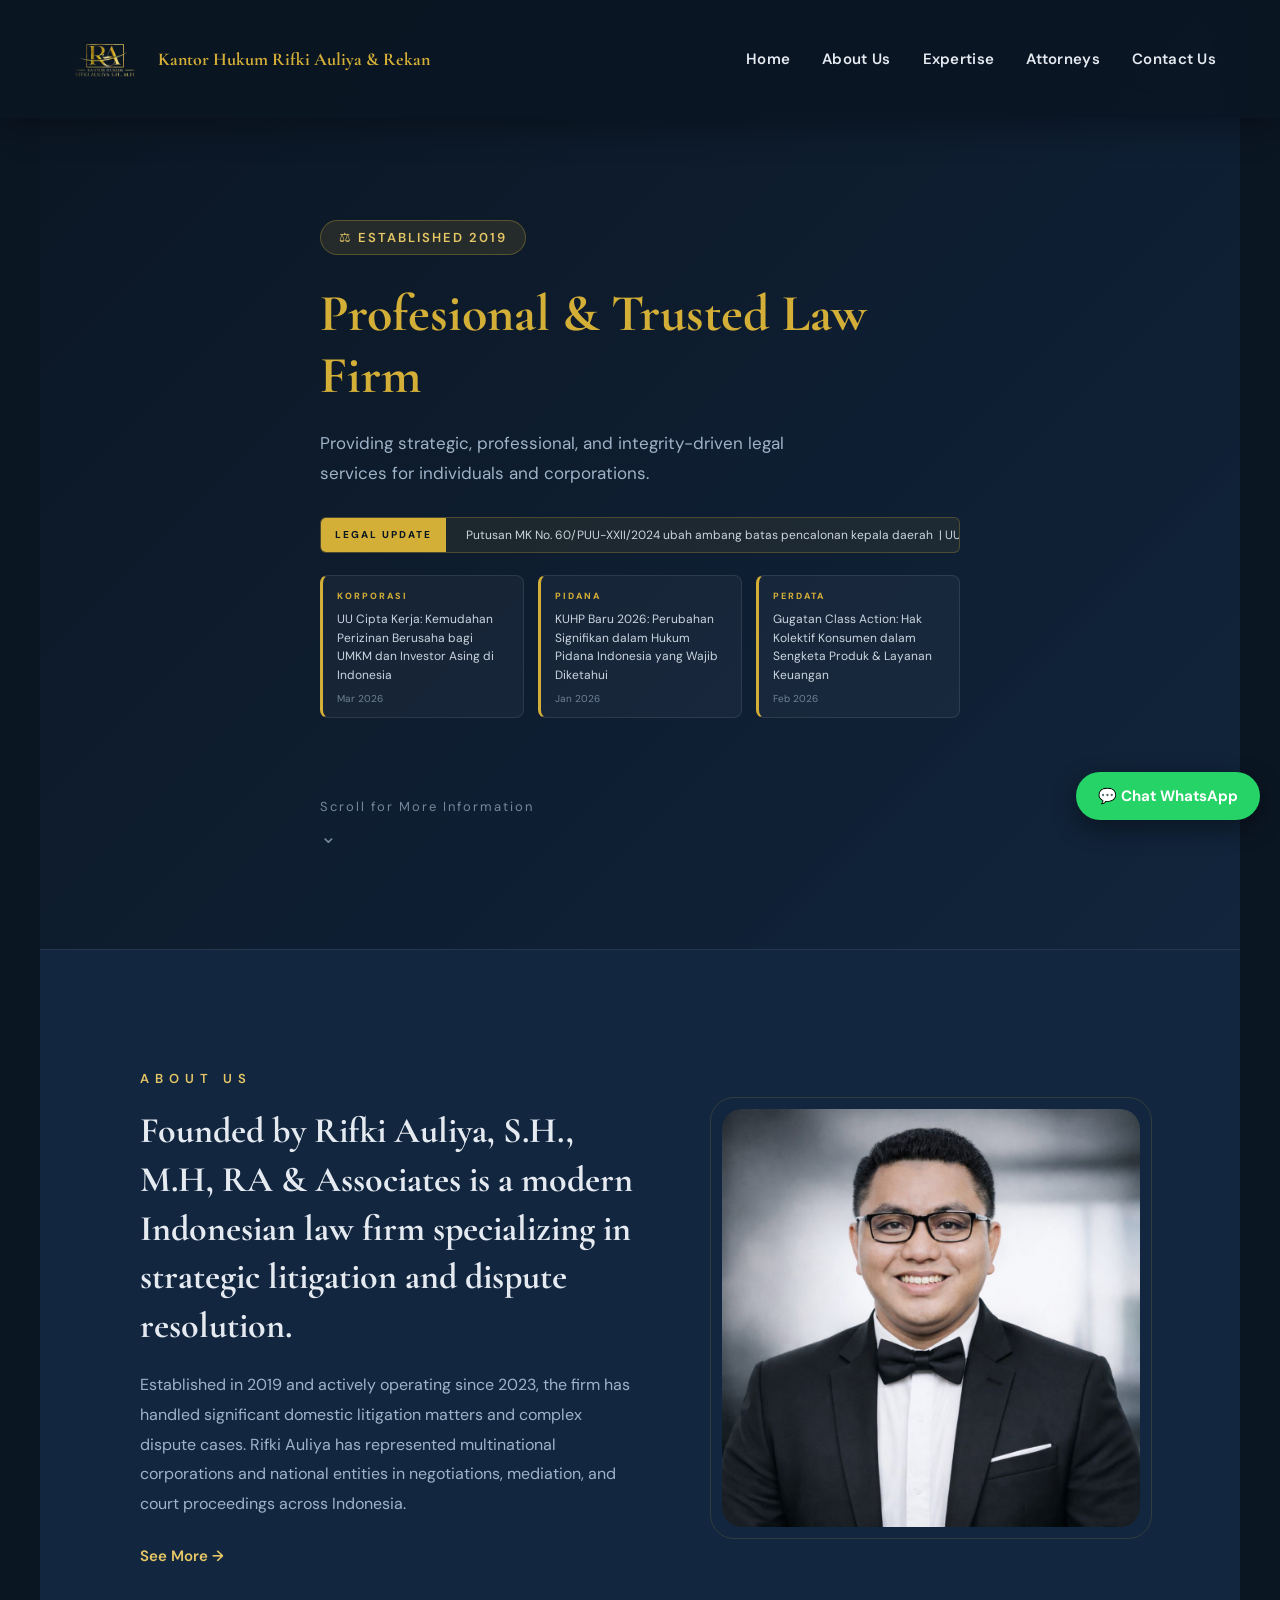
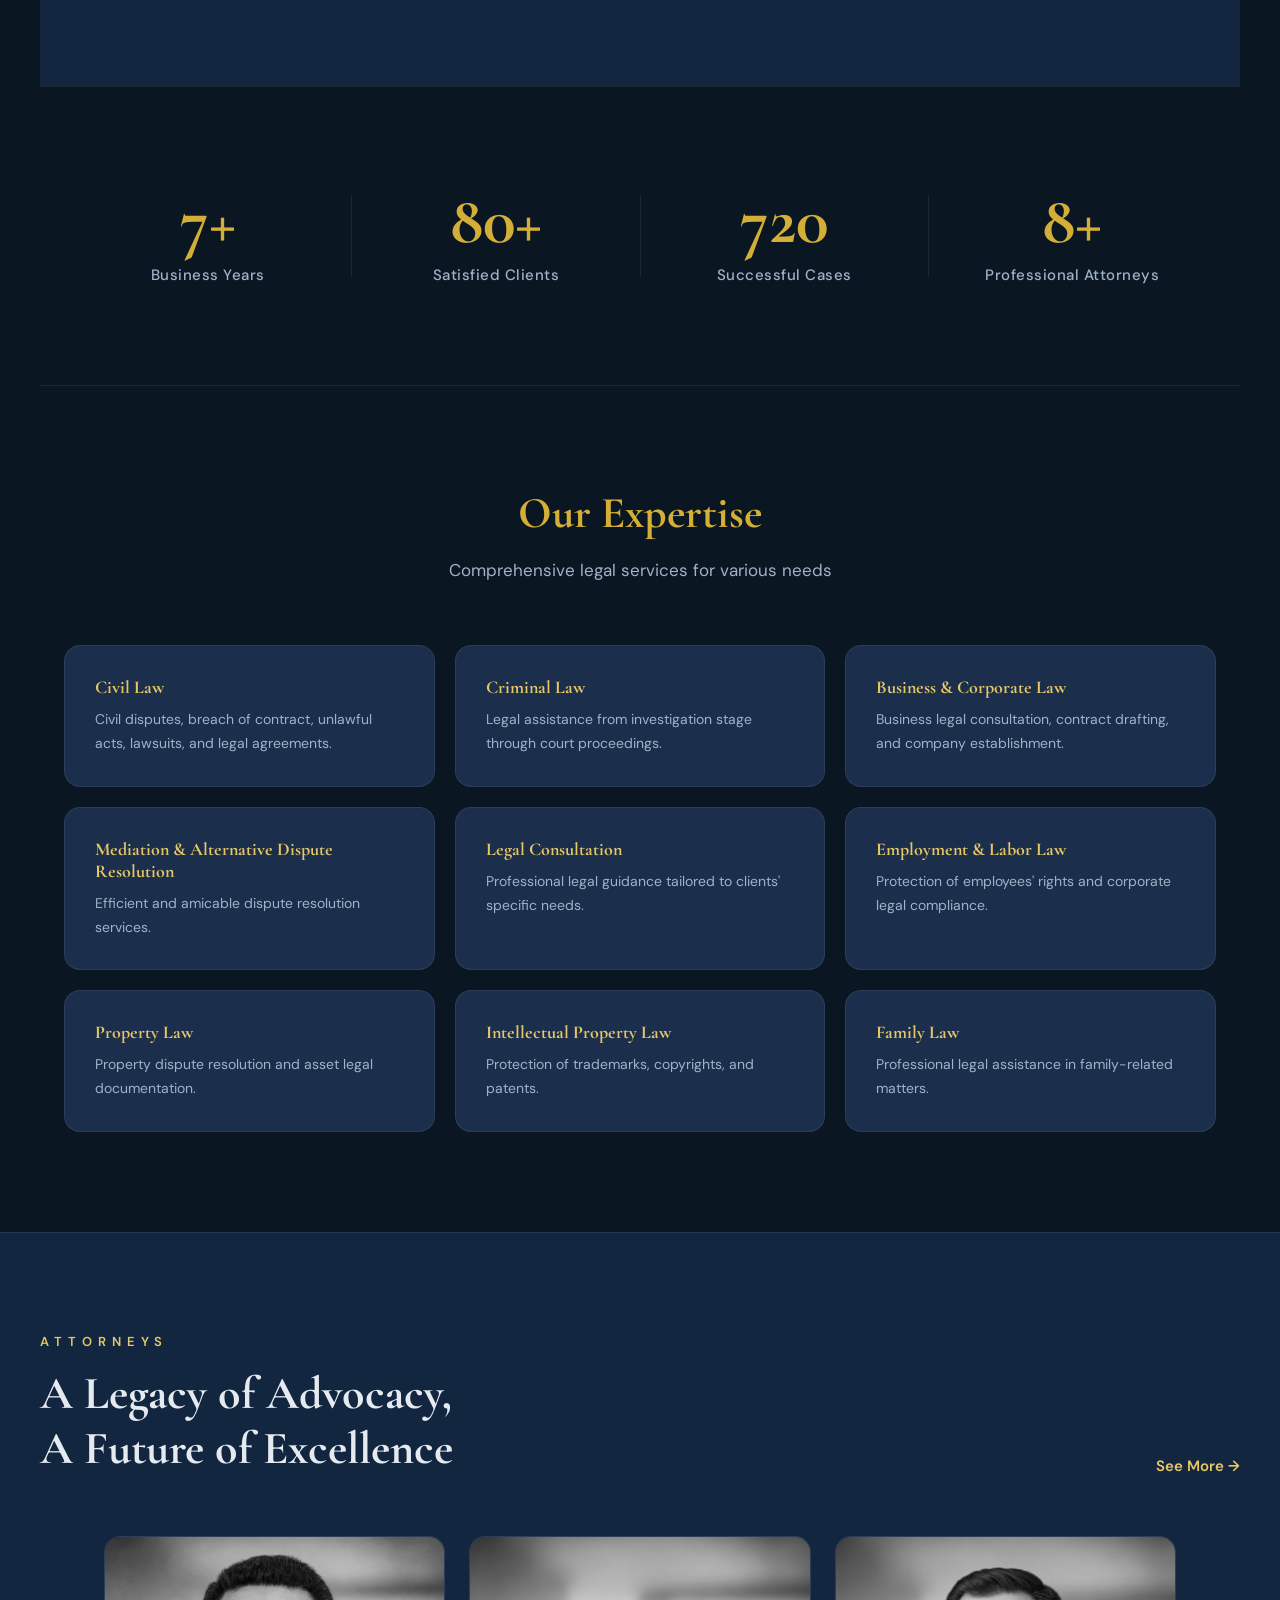
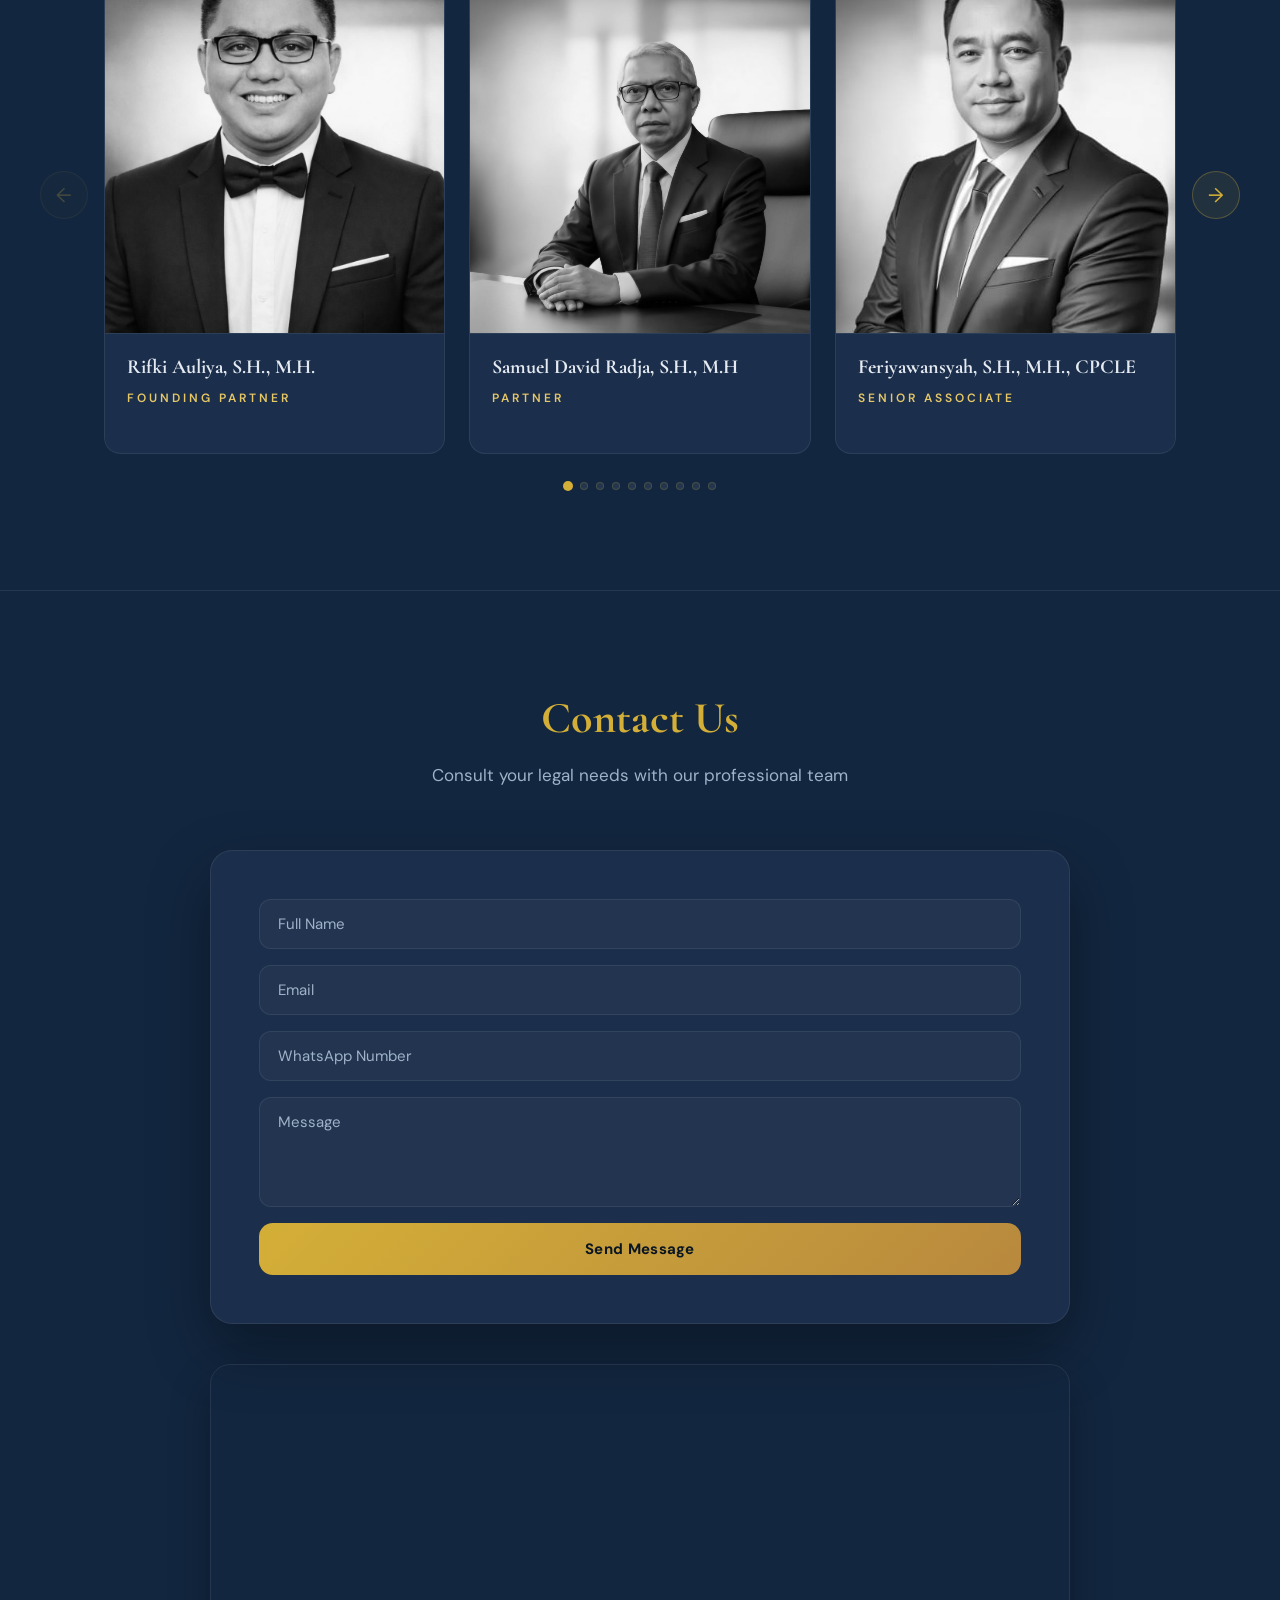
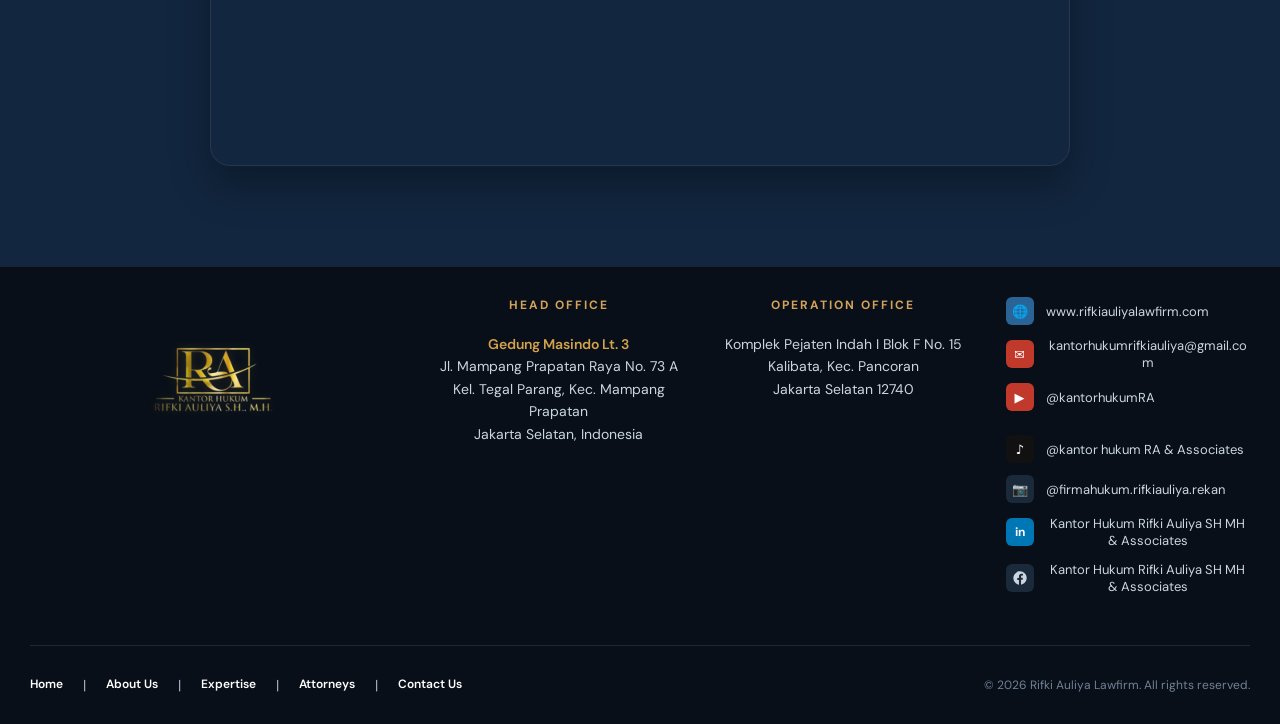
==== commit e8286b03: "Update HTML structure and meta tags Removed commented-out sections and added meta tags for descripti" ====
--- a/index.html
+++ b/index.html
@@ -1,20 +1,65 @@
+<!--<!DOCTYPE html>
+<html lang="id">
+<head>
+<meta charset="UTF-8">
+<meta name="viewport" content="width=device-width, initial-scale=1.0">
+<title>Rifki Auliya Law Firm | Advokat & Konsultan Hukum</title>
+
+<!-- Favicon -->
+<!--<link rel="icon" type="image/jpeg" href="https://raw.githubusercontent.com/jenderal45/rifkiauliyalawfirm/main/assets/img/logoralawfirm.jpeg">
+<link rel="shortcut icon" href="https://raw.githubusercontent.com/jenderal45/rifkiauliyalawfirm/main/assets/img/logoralawfirm.jpeg">
+<link rel="apple-touch-icon" href="https://raw.githubusercontent.com/jenderal45/rifkiauliyalawfirm/main/assets/img/logoralawfirm.jpeg">
+
+<link rel="preconnect" href="https://fonts.googleapis.com">
+<link href="https://fonts.googleapis.com/css2?family=Cormorant+Garamond:wght@400;600;700&family=DM+Sans:wght@400;500;600;700&display=swap" rel="stylesheet">
+<link href="https://fonts.googleapis.com/css2?family=DM+Sans:wght@400;500;700&family=Playfair+Display:wght@700&display=swap" rel="stylesheet"> -->
+
 <!DOCTYPE html>
 <html lang="id">
 <head>
 <meta charset="UTF-8">
 <meta name="viewport" content="width=device-width, initial-scale=1.0">
-<title>Rifki Auliya Law Firm | Advokat & Konsultan Hukum</title>
+
+<title>Rifki Auliya Law Firm | Advokat & Konsultan Hukum Profesional</title>
+
+<meta name="description" content="Rifki Auliya Law Firm merupakan kantor hukum profesional yang menyediakan layanan litigasi, non-litigasi, konsultasi hukum, hukum perusahaan, penyelesaian sengketa, perizinan, dan pendampingan hukum di seluruh Indonesia.">
+
+<meta name="keywords" content="Rifki Auliya Law Firm, Law Firm, Kantor Hukum, Advokat, Pengacara, Konsultan Hukum, Litigasi, Non Litigasi, Corporate Lawyer, Legal Consultant, Hukum Perusahaan, Perdata, Pidana, Indonesia">
+
+<meta name="author" content="Rifki Auliya Law Firm">
+<meta name="robots" content="index, follow">
+
+<!-- Canonical -->
+<link rel="canonical" href="https://rifkiauliyalawfirm.com">
 
 <!-- Favicon -->
-<!--<link rel="icon" type="image/jpog" href="./assets/img/logoralawfirm.jpeg">-->
-<!--<link rel="icon" href="/favicon.png">-->
 <link rel="icon" type="image/jpeg" href="https://raw.githubusercontent.com/jenderal45/rifkiauliyalawfirm/main/assets/img/logoralawfirm.jpeg">
-<link rel="shortcut icon" href="./assets/img/logoralawfirm.jpeg">
-<link rel="apple-touch-icon" href="./assets/img/logoralawfirm.jpeg">
-
+<link rel="shortcut icon" type="image/jpeg" href="https://raw.githubusercontent.com/jenderal45/rifkiauliyalawfirm/main/assets/img/logoralawfirm.jpeg">
+<link rel="apple-touch-icon" href="https://raw.githubusercontent.com/jenderal45/rifkiauliyalawfirm/main/assets/img/logoralawfirm.jpeg">
+
+<!-- Open Graph -->
+<meta property="og:type" content="website">
+<meta property="og:locale" content="id_ID">
+<meta property="og:site_name" content="Rifki Auliya Law Firm">
+<meta property="og:title" content="Rifki Auliya Law Firm | Advokat & Konsultan Hukum Profesional">
+<meta property="og:description" content="Memberikan layanan hukum profesional, terpercaya, dan berintegritas untuk individu maupun perusahaan di Indonesia.">
+<meta property="og:url" content="https://rifkiauliyalawfirm.com">
+<meta property="og:image" content="https://raw.githubusercontent.com/jenderal45/rifkiauliyalawfirm/main/assets/img/logoralawfirm.jpeg">
+
+<!-- Twitter Card -->
+<meta name="twitter:card" content="summary_large_image">
+<meta name="twitter:title" content="Rifki Auliya Law Firm | Advokat & Konsultan Hukum Profesional">
+<meta name="twitter:description" content="Layanan hukum profesional untuk litigasi, non-litigasi, hukum perusahaan, dan konsultasi hukum.">
+<meta name="twitter:image" content="https://raw.githubusercontent.com/jenderal45/rifkiauliyalawfirm/main/assets/img/logoralawfirm.jpeg">
+
+<!-- Theme -->
+<meta name="theme-color" content="#111111">
+
+<!-- Fonts -->
 <link rel="preconnect" href="https://fonts.googleapis.com">
+<link rel="preconnect" href="https://fonts.gstatic.com" crossorigin>
+
 <link href="https://fonts.googleapis.com/css2?family=Cormorant+Garamond:wght@400;600;700&family=DM+Sans:wght@400;500;600;700&display=swap" rel="stylesheet">
-<!-- <link href="https://fonts.googleapis.com/css2?family=DM+Sans:wght@400;500;700&family=Playfair+Display:wght@700&display=swap" rel="stylesheet"> -->
 
 <!-- CSS EXTERNAL -->
 <link rel="stylesheet" href="./assets/css/style.css">
@@ -352,7 +397,7 @@
           </div>
           <div class="attorney-card">
             <div class="attorney-photo">
-              <img src="assets/img/Megy Aidlova, S.T (Katim Media).png" alt="Dimas Haryo Pribadi"
+              <img src="assets/img/Dimas Haryo Pribadi, S.Sos., M.M., CPC (Vice Sponsorship).png" alt="Dimas Haryo Pribadi"
                 onerror="this.parentElement.innerHTML='<div class=&quot;attorney-placeholder&quot;>MA</div>'">
             </div>
             <div class="attorney-info">
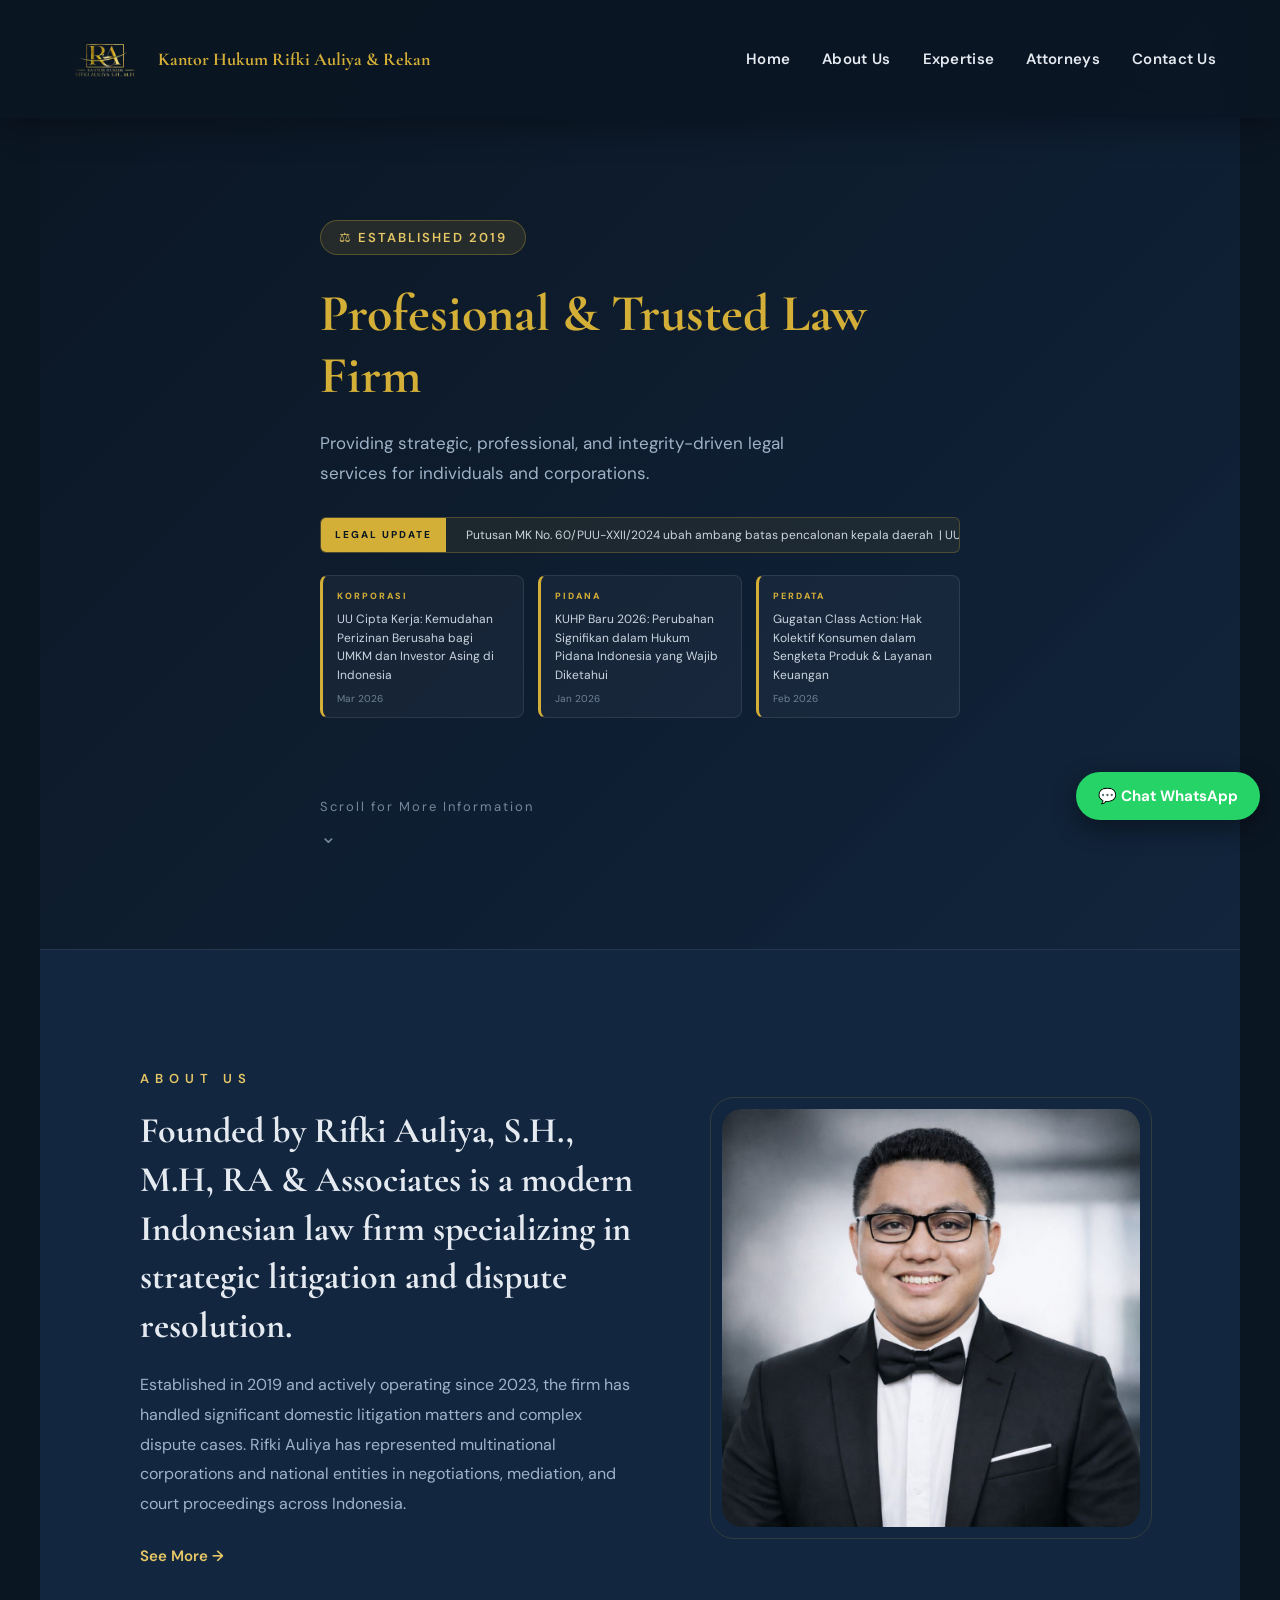
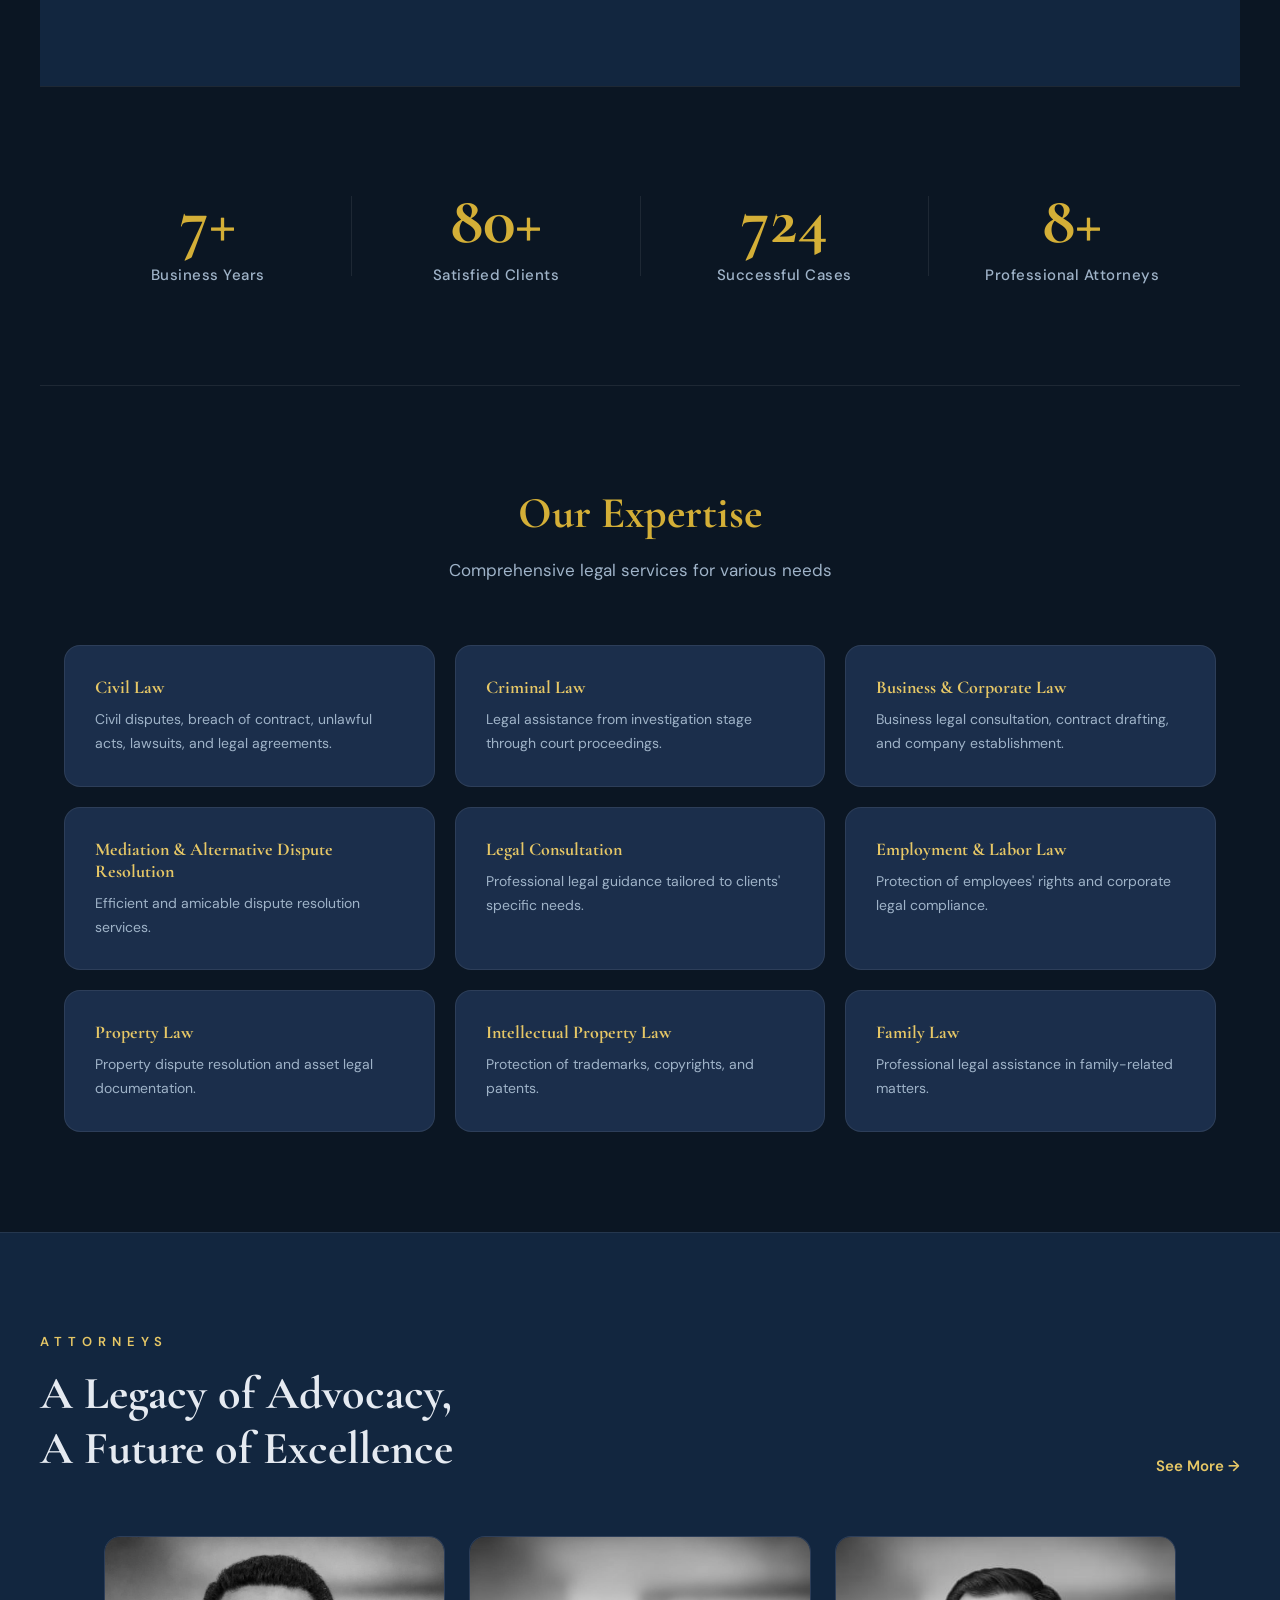
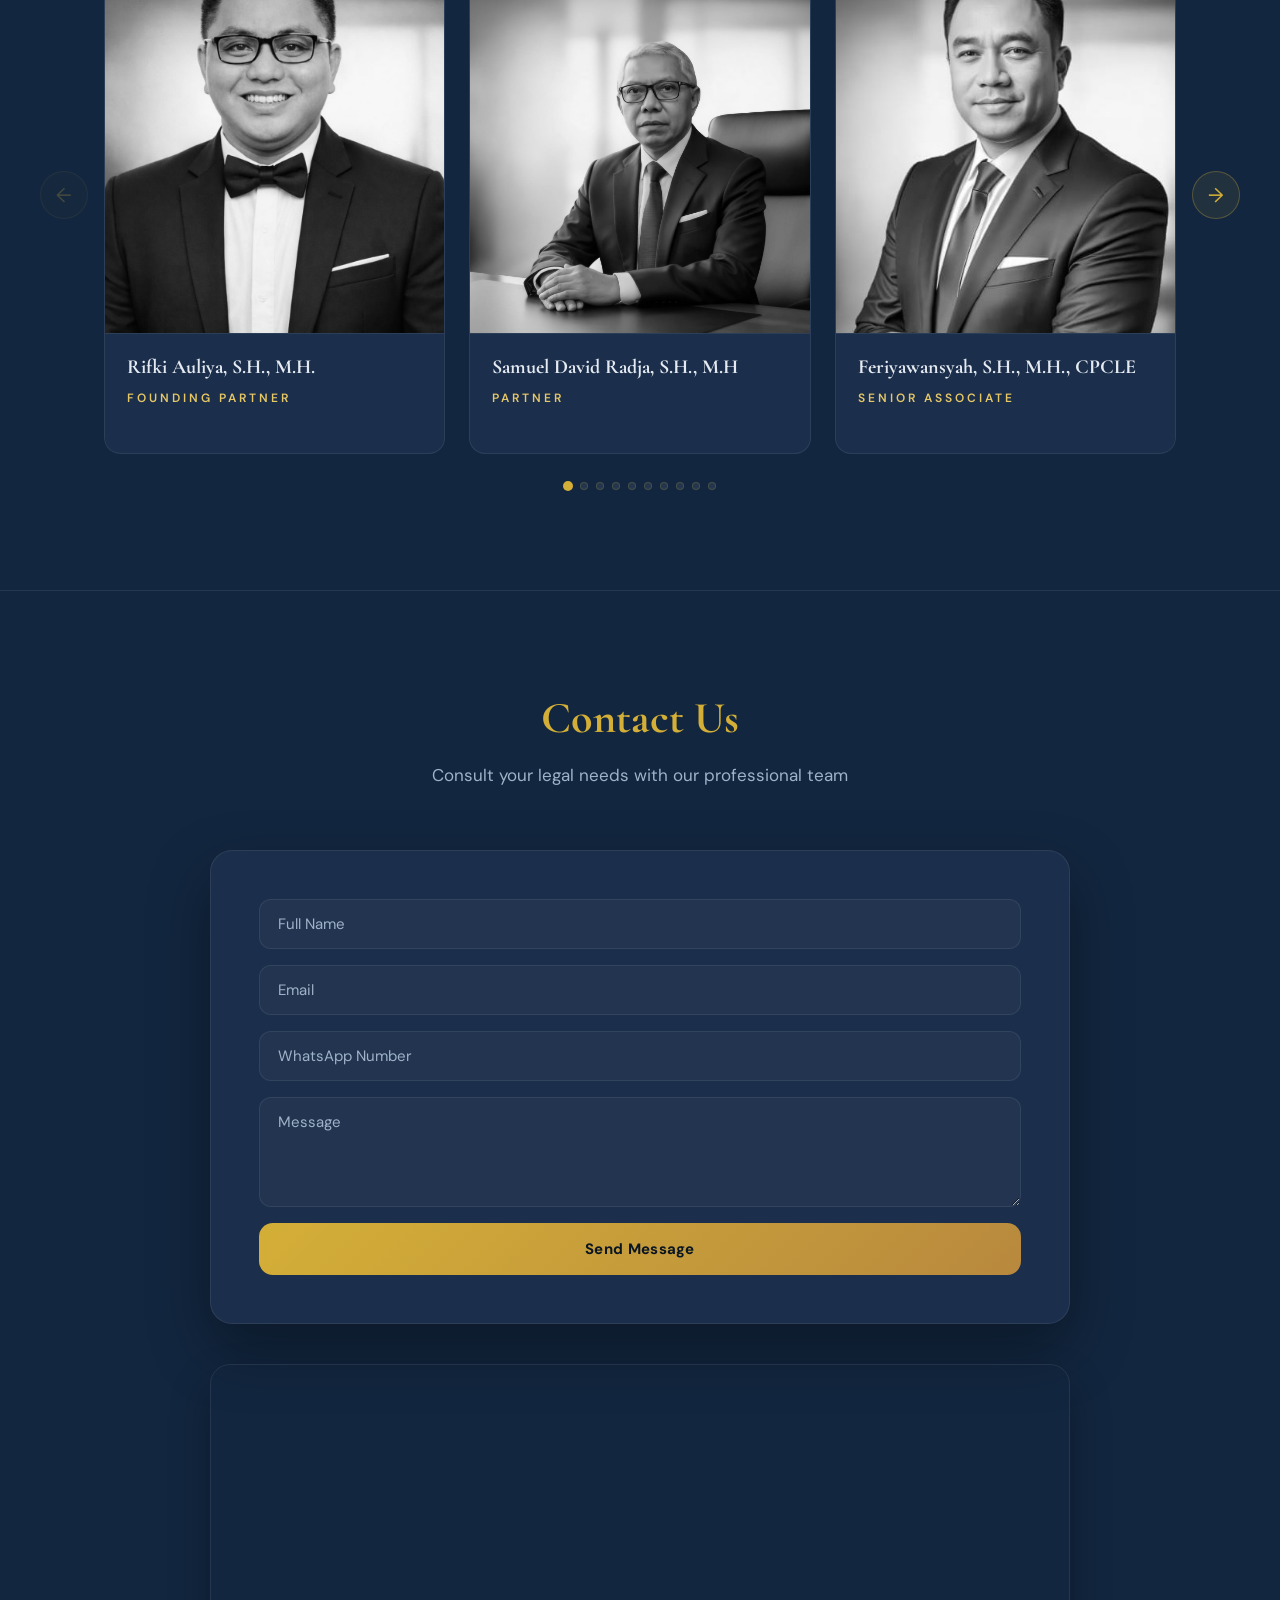
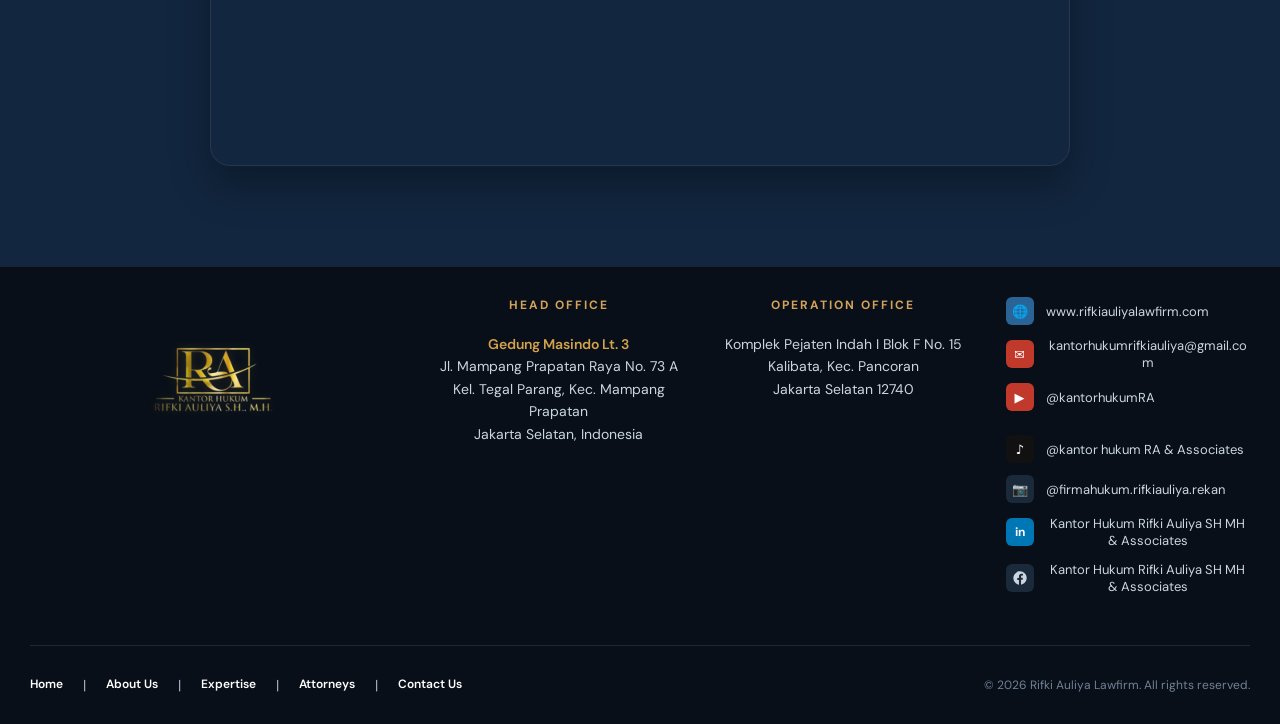
==== commit 04e89d11: "Update index.html" ====
--- a/index.html
+++ b/index.html
@@ -33,9 +33,9 @@
 <link rel="canonical" href="https://rifkiauliyalawfirm.com">
 
 <!-- Favicon -->
-<link rel="icon" type="image/jpeg" href="https://raw.githubusercontent.com/jenderal45/rifkiauliyalawfirm/main/assets/img/logoralawfirm.jpeg">
-<link rel="shortcut icon" type="image/jpeg" href="https://raw.githubusercontent.com/jenderal45/rifkiauliyalawfirm/main/assets/img/logoralawfirm.jpeg">
-<link rel="apple-touch-icon" href="https://raw.githubusercontent.com/jenderal45/rifkiauliyalawfirm/main/assets/img/logoralawfirm.jpeg">
+<link rel="icon" type="image/jpeg" href="https://raw.githubusercontent.com/jenderal45/rifkiauliyalawfirm/main/assets/img/logoralawfirm.png">
+<link rel="shortcut icon" type="image/jpeg" href="https://raw.githubusercontent.com/jenderal45/rifkiauliyalawfirm/main/assets/img/logoralawfirm.png">
+<link rel="apple-touch-icon" href="https://raw.githubusercontent.com/jenderal45/rifkiauliyalawfirm/main/assets/img/logoralawfirm.png">
 
 <!-- Open Graph -->
 <meta property="og:type" content="website">
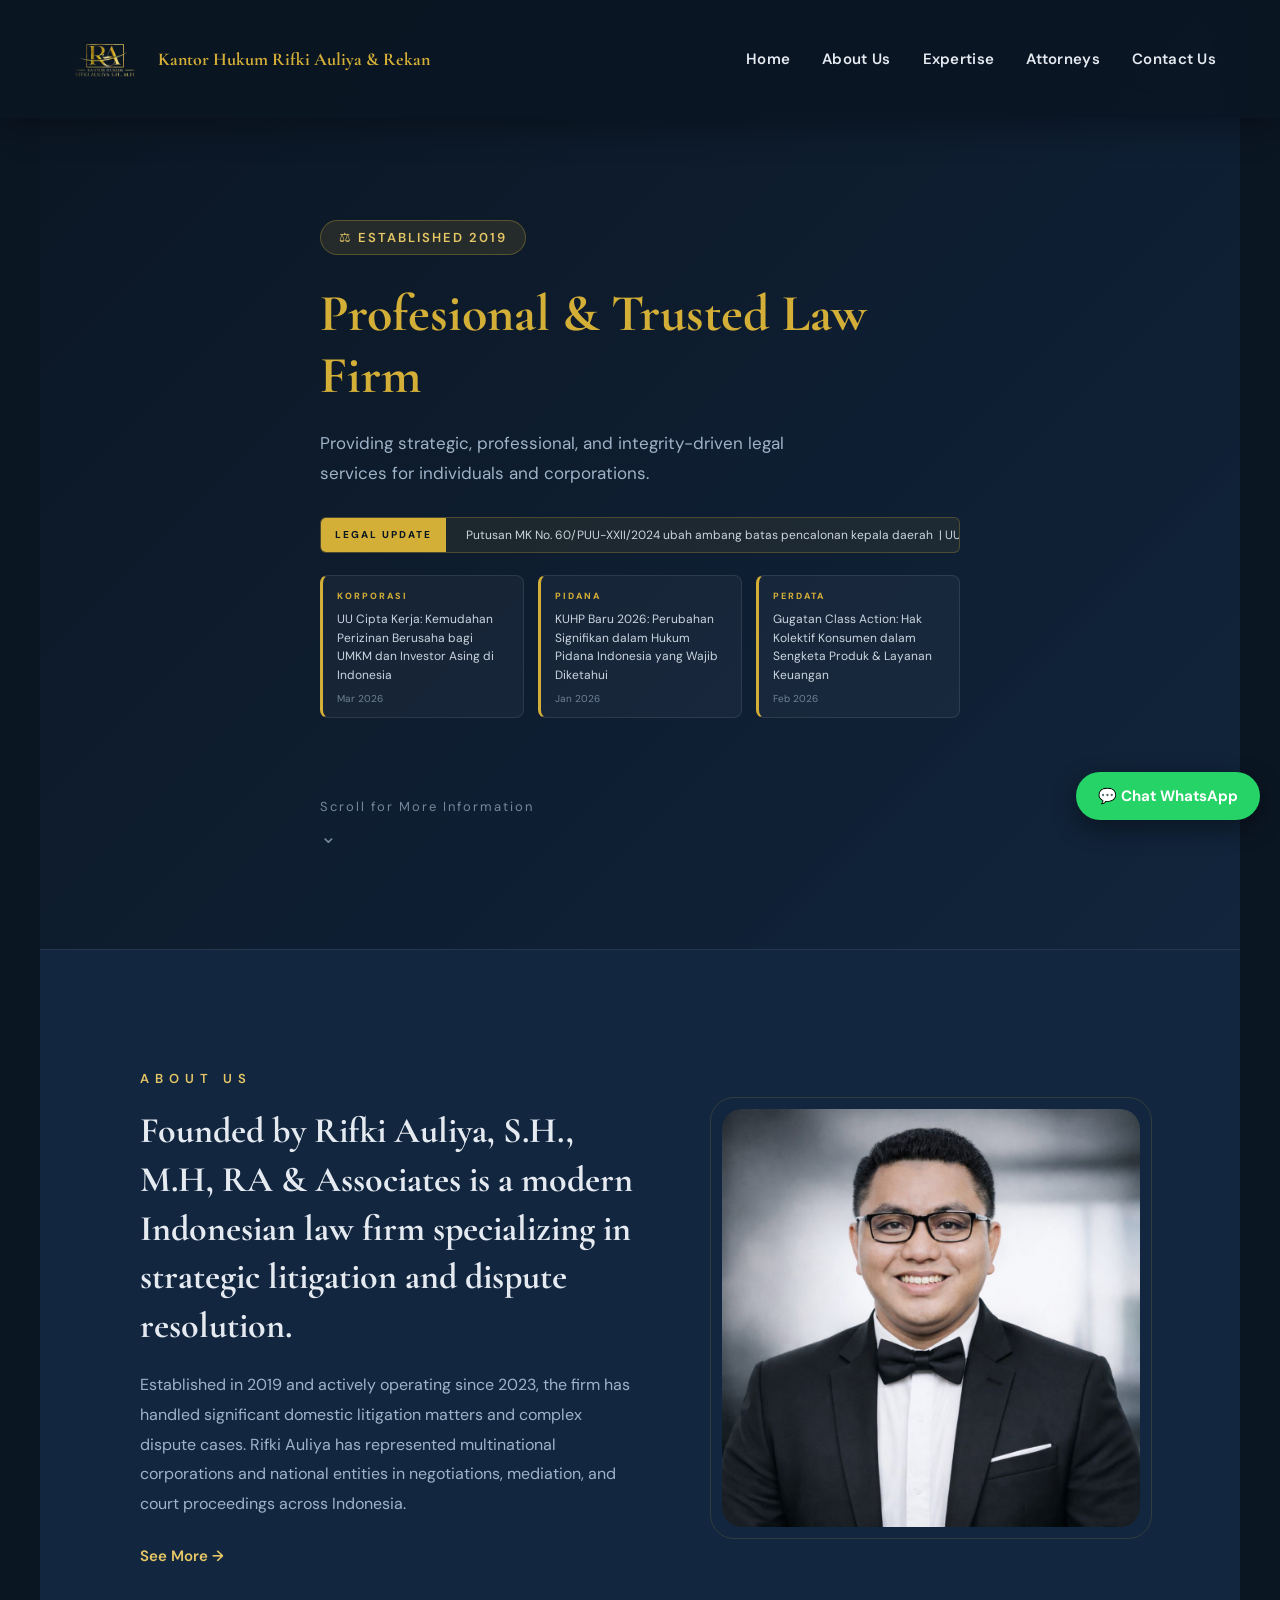
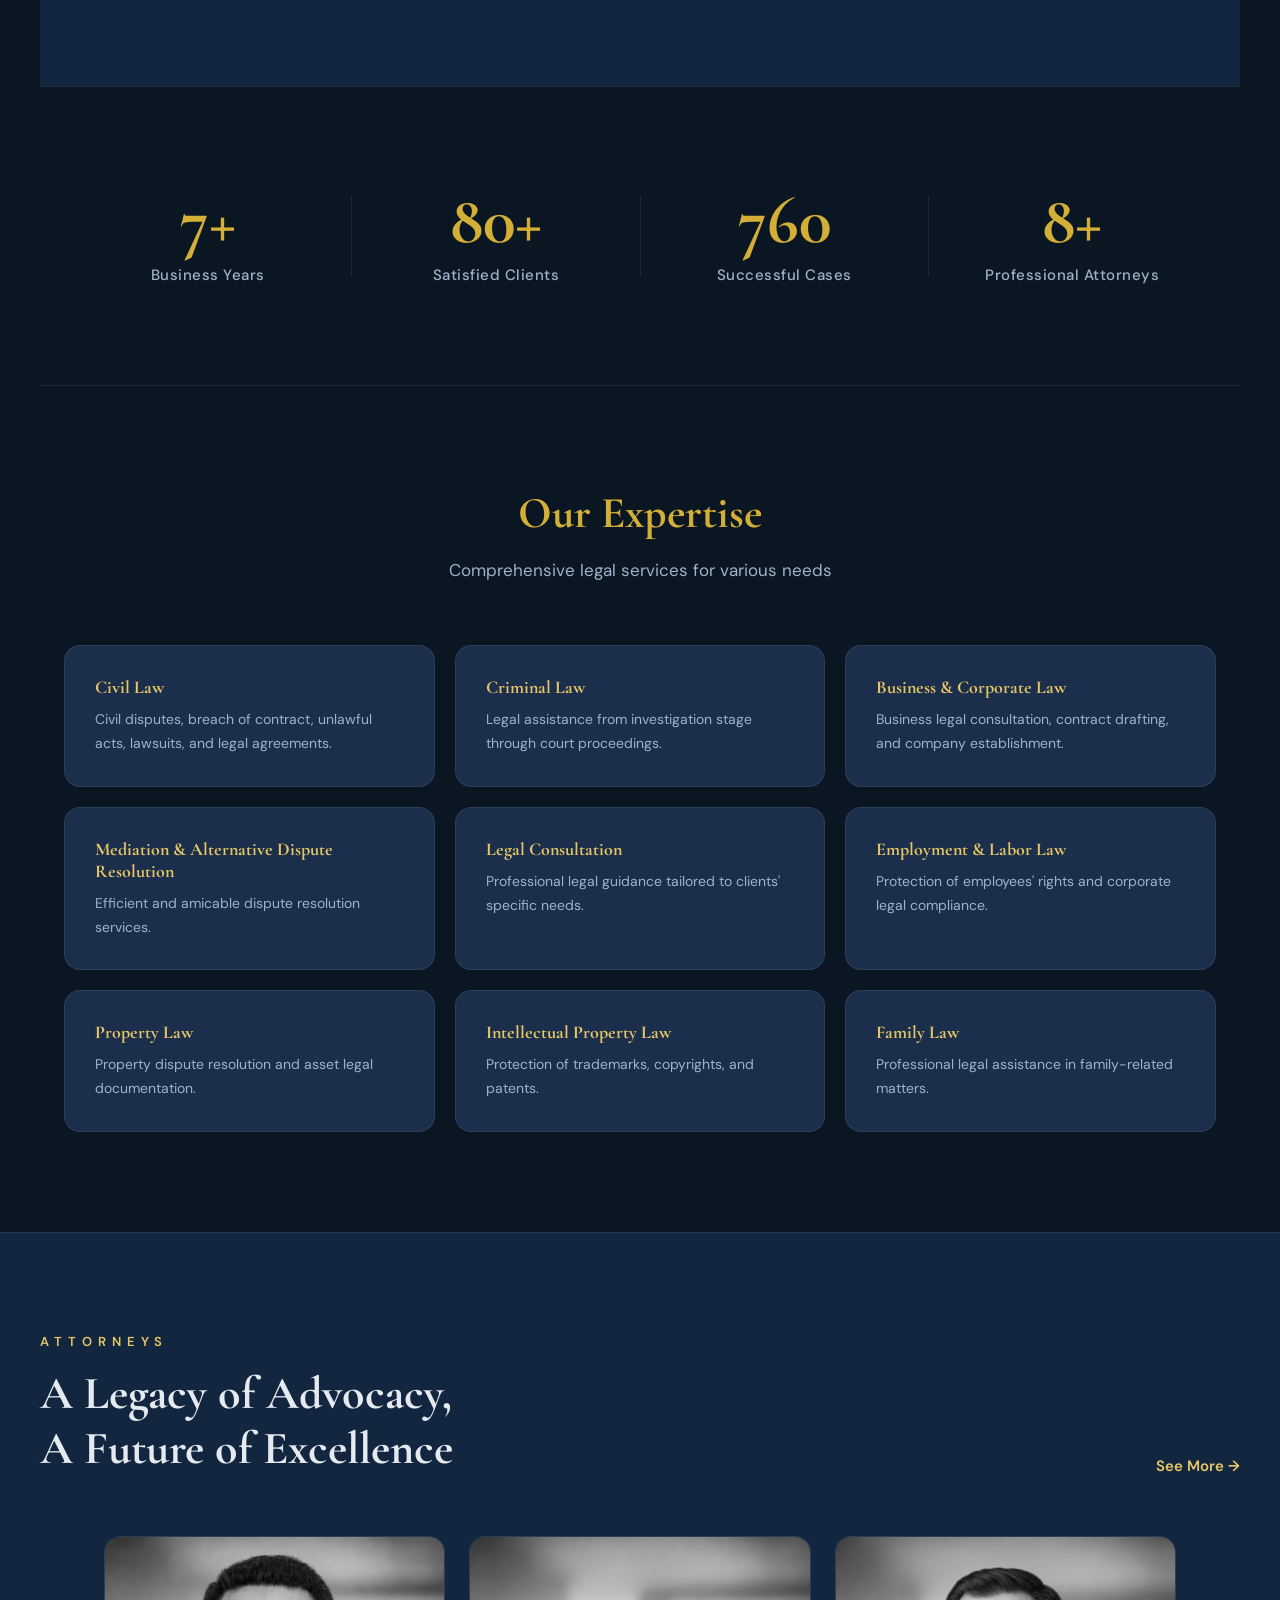
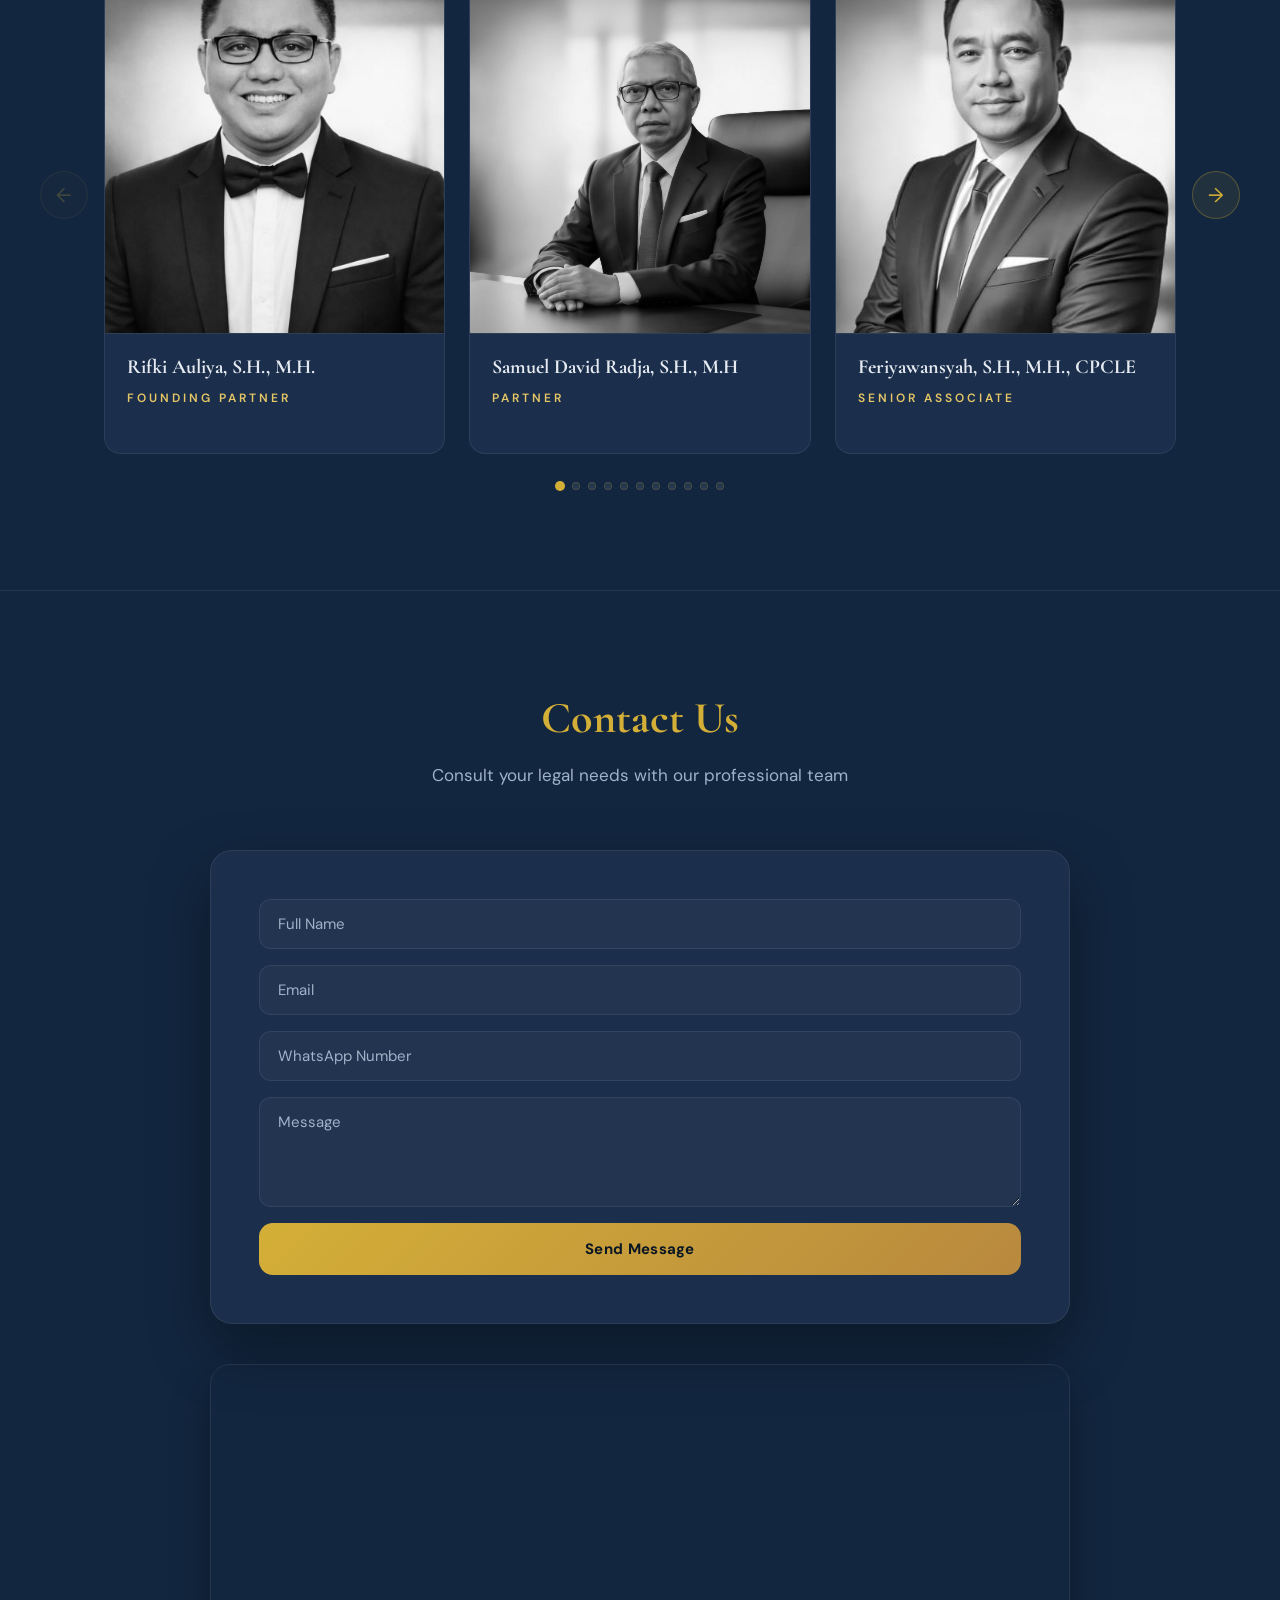
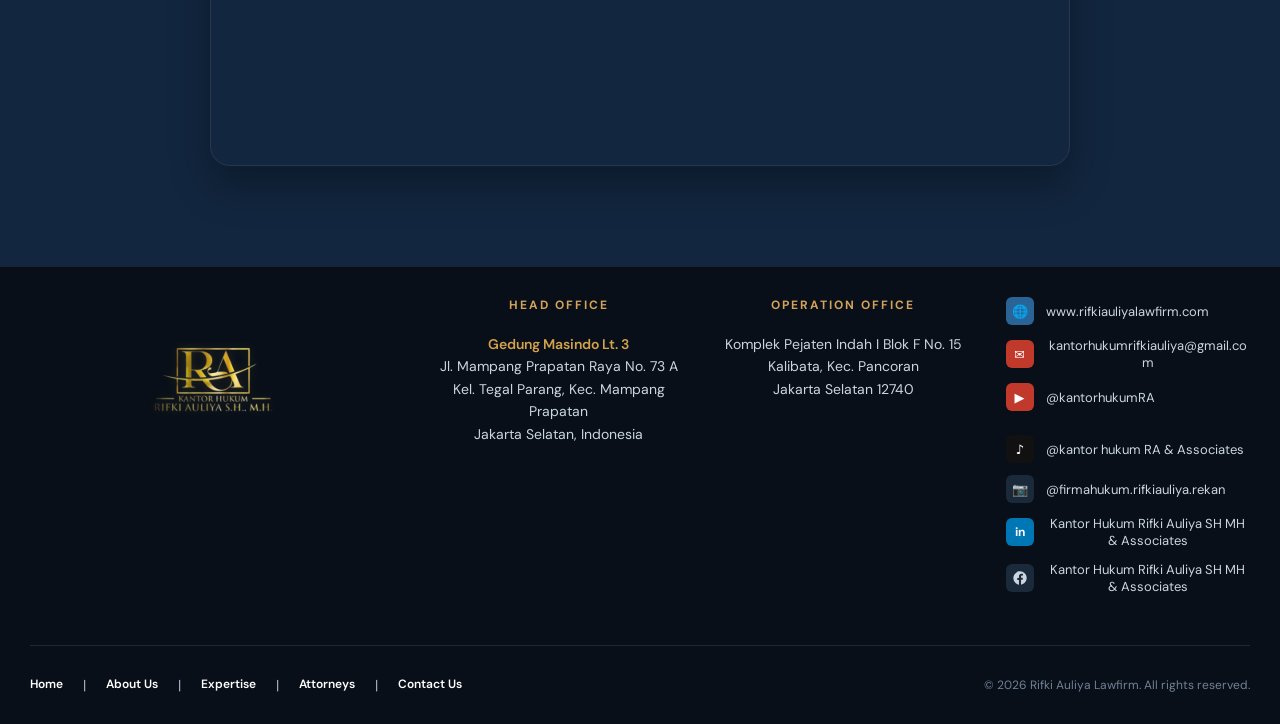
==== commit 577cd56f: "Update index.html" ====
--- a/index.html
+++ b/index.html
@@ -392,9 +392,21 @@
                 </div>
             <div class="attorney-info">
               <h4>Ipeh Yulifah, S.H.</h4>
-              <span>ASSOCIATE</span></div>
-            
-          </div>
+              <span>ASSOCIATE</span>
+            </div>
+          </div>
+
+          <div class="attorney-card">
+            <div class="attorney-photo">
+              <img src="assets/img/Wilman Harefa, S.H (Junior Associate).png" alt="Wilman Harefa"
+                onerror="this.parentElement.innerHTML='<div class=&quot;attorney-placeholder&quot;>IY</div>'">
+                </div>
+            <div class="attorney-info">
+              <h4>Wilman Harefa, S.H.</h4>
+              <span>JUNIOR ASSOCIATE</span>
+            </div>
+          </div>
+          
           <div class="attorney-card">
             <div class="attorney-photo">
               <img src="assets/img/Dimas Haryo Pribadi, S.Sos., M.M., CPC (Vice Sponsorship).png" alt="Dimas Haryo Pribadi"
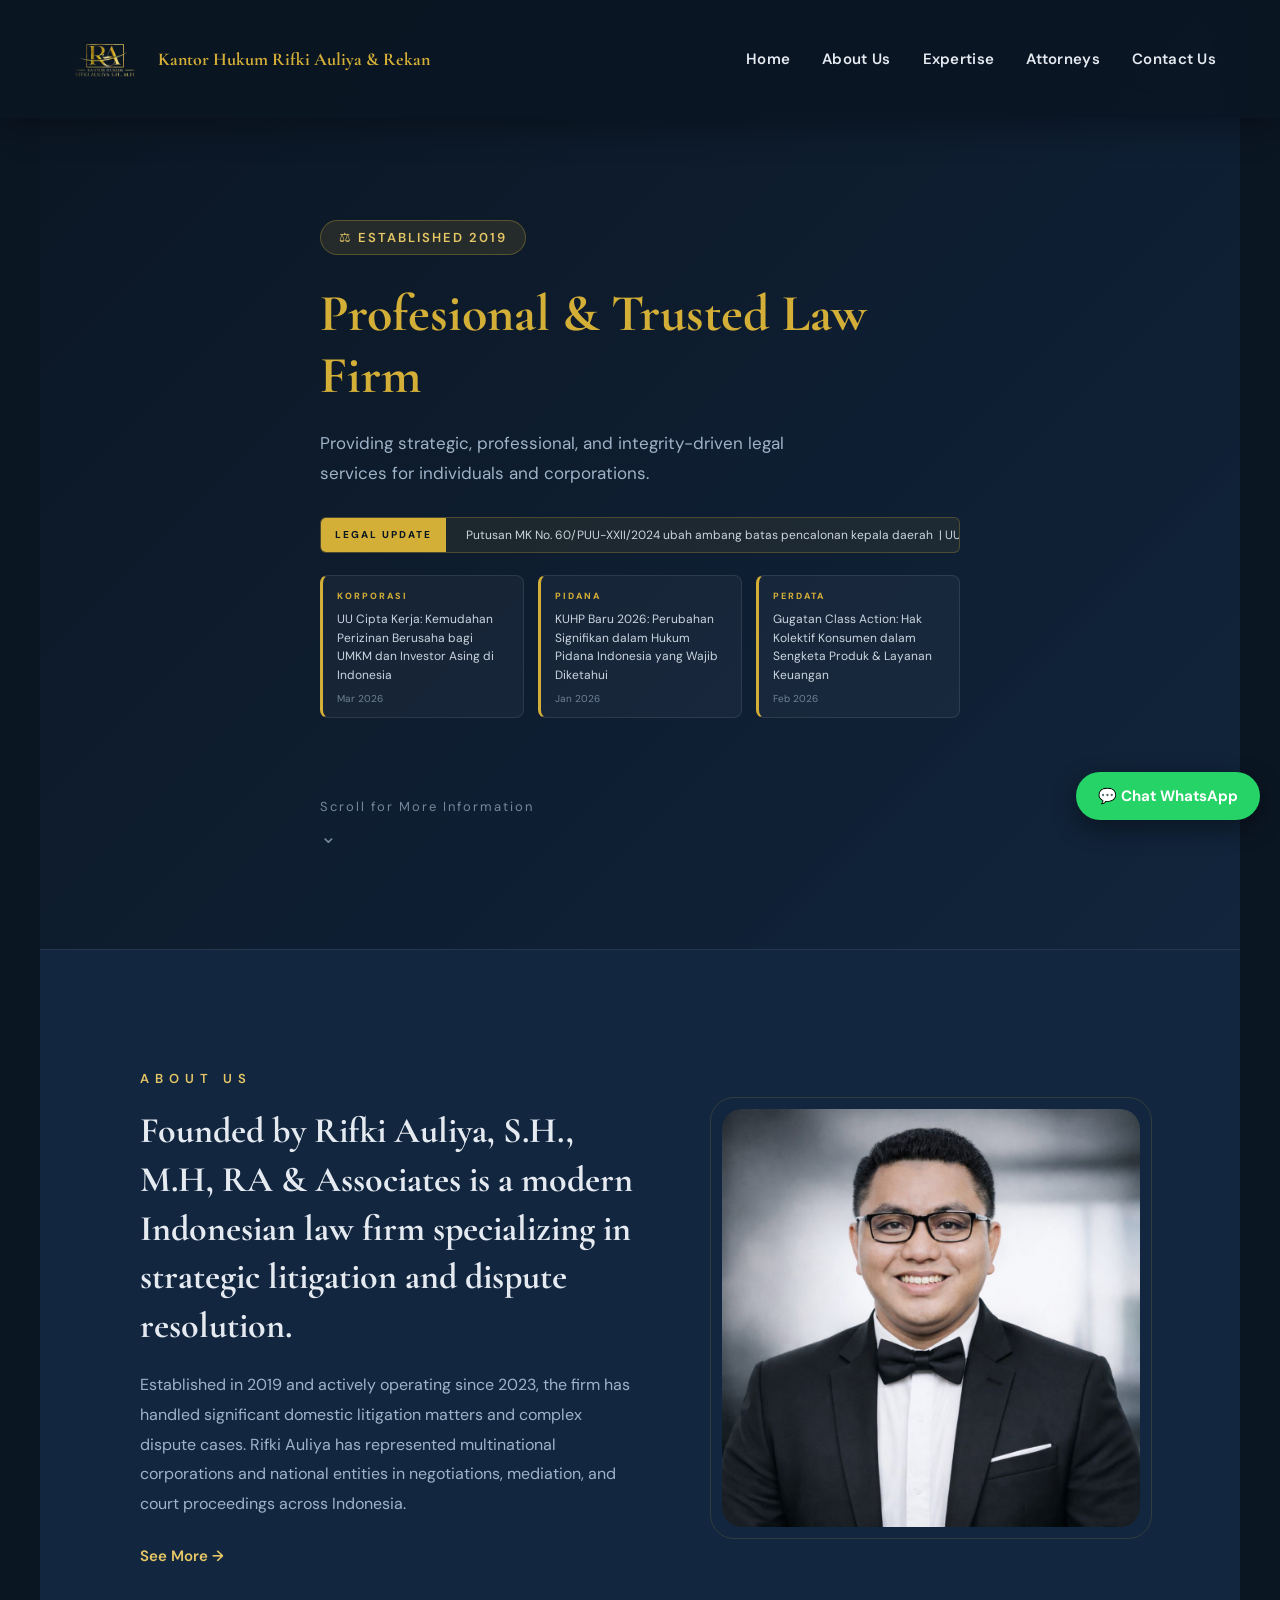
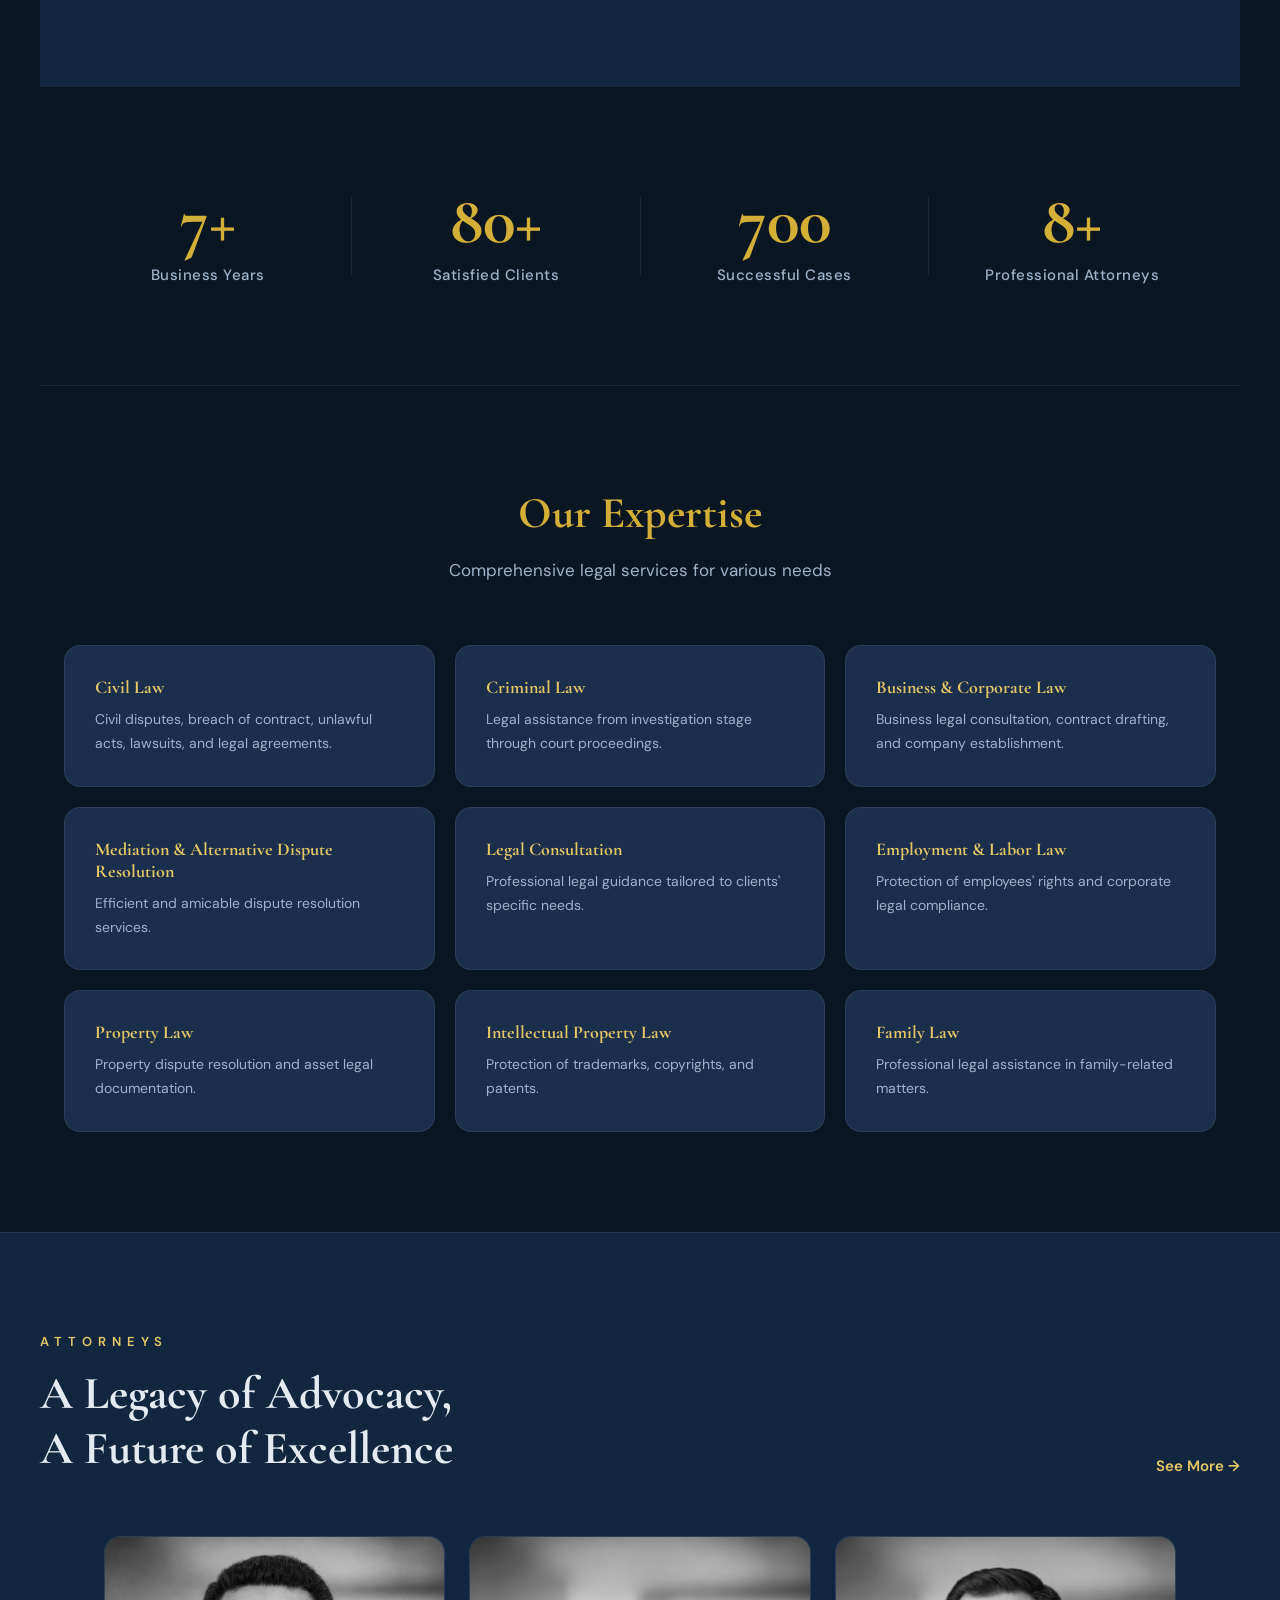
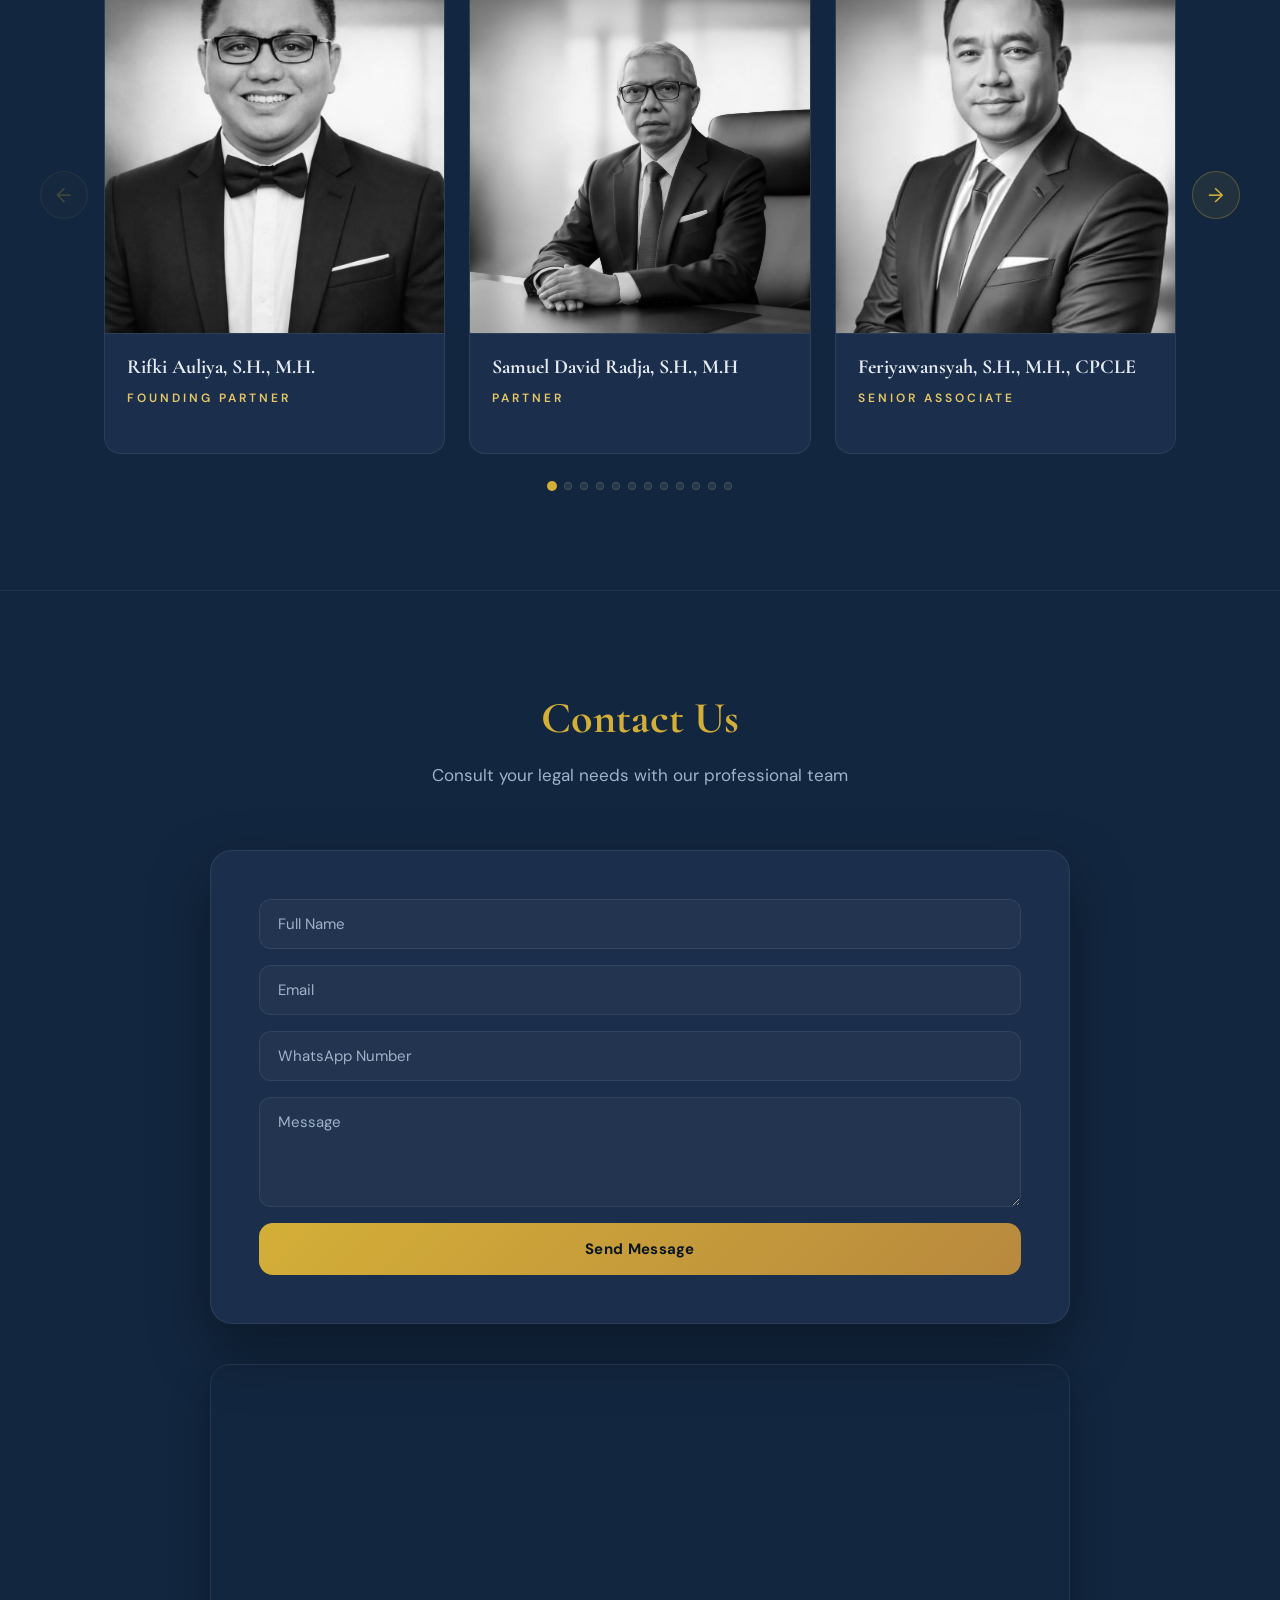
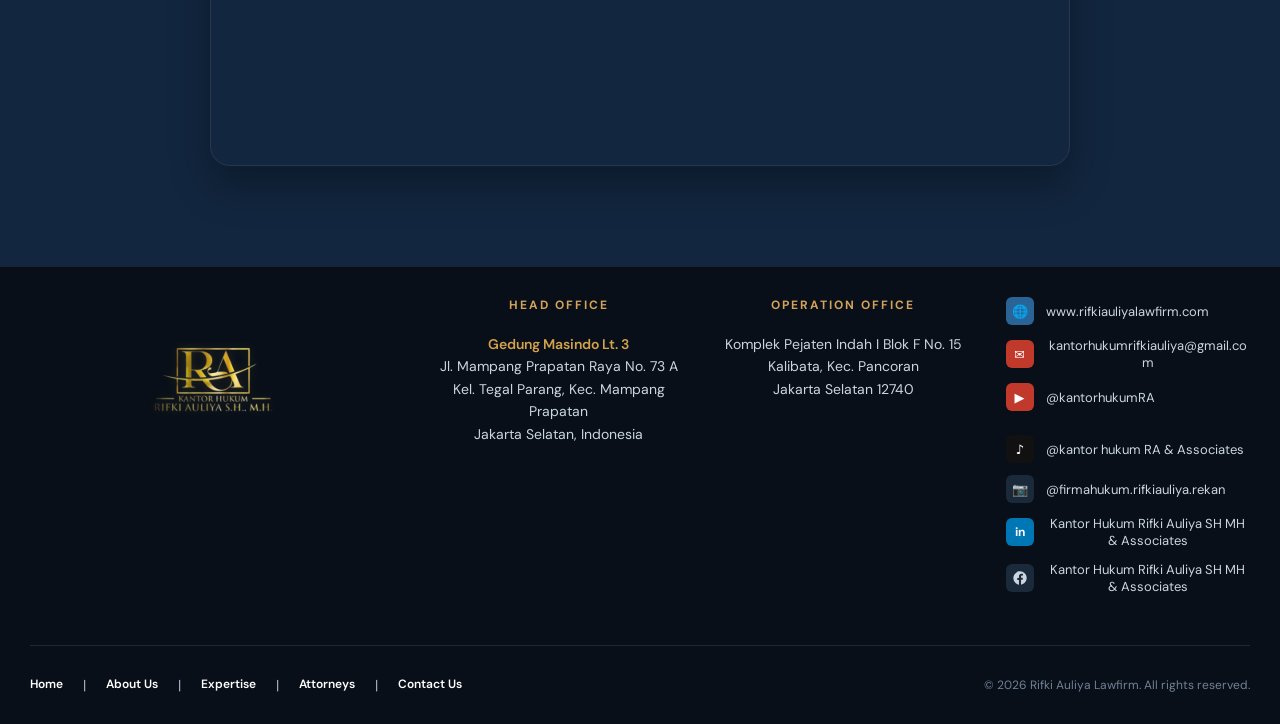
==== commit db3c4741: "Update index.html" ====
--- a/index.html
+++ b/index.html
@@ -396,6 +396,17 @@
             </div>
           </div>
 
+          <div class="attorney-card">
+            <div class="attorney-photo">
+              <img src="assets/img/Sakhrul Mubarak, S.ST (Katim Paralegal).png" alt="Sakhrul Mubarak"
+                onerror="this.parentElement.innerHTML='<div class=&quot;attorney-placeholder&quot;>IY</div>'">
+                </div>
+            <div class="attorney-info">
+              <h4>Sakhrul Mubarak, S.ST.</h4>
+              <span>KATIM PARALEGAL</span>
+            </div>
+          </div>
+          
           <div class="attorney-card">
             <div class="attorney-photo">
               <img src="assets/img/Wilman Harefa, S.H (Junior Associate).png" alt="Wilman Harefa"
